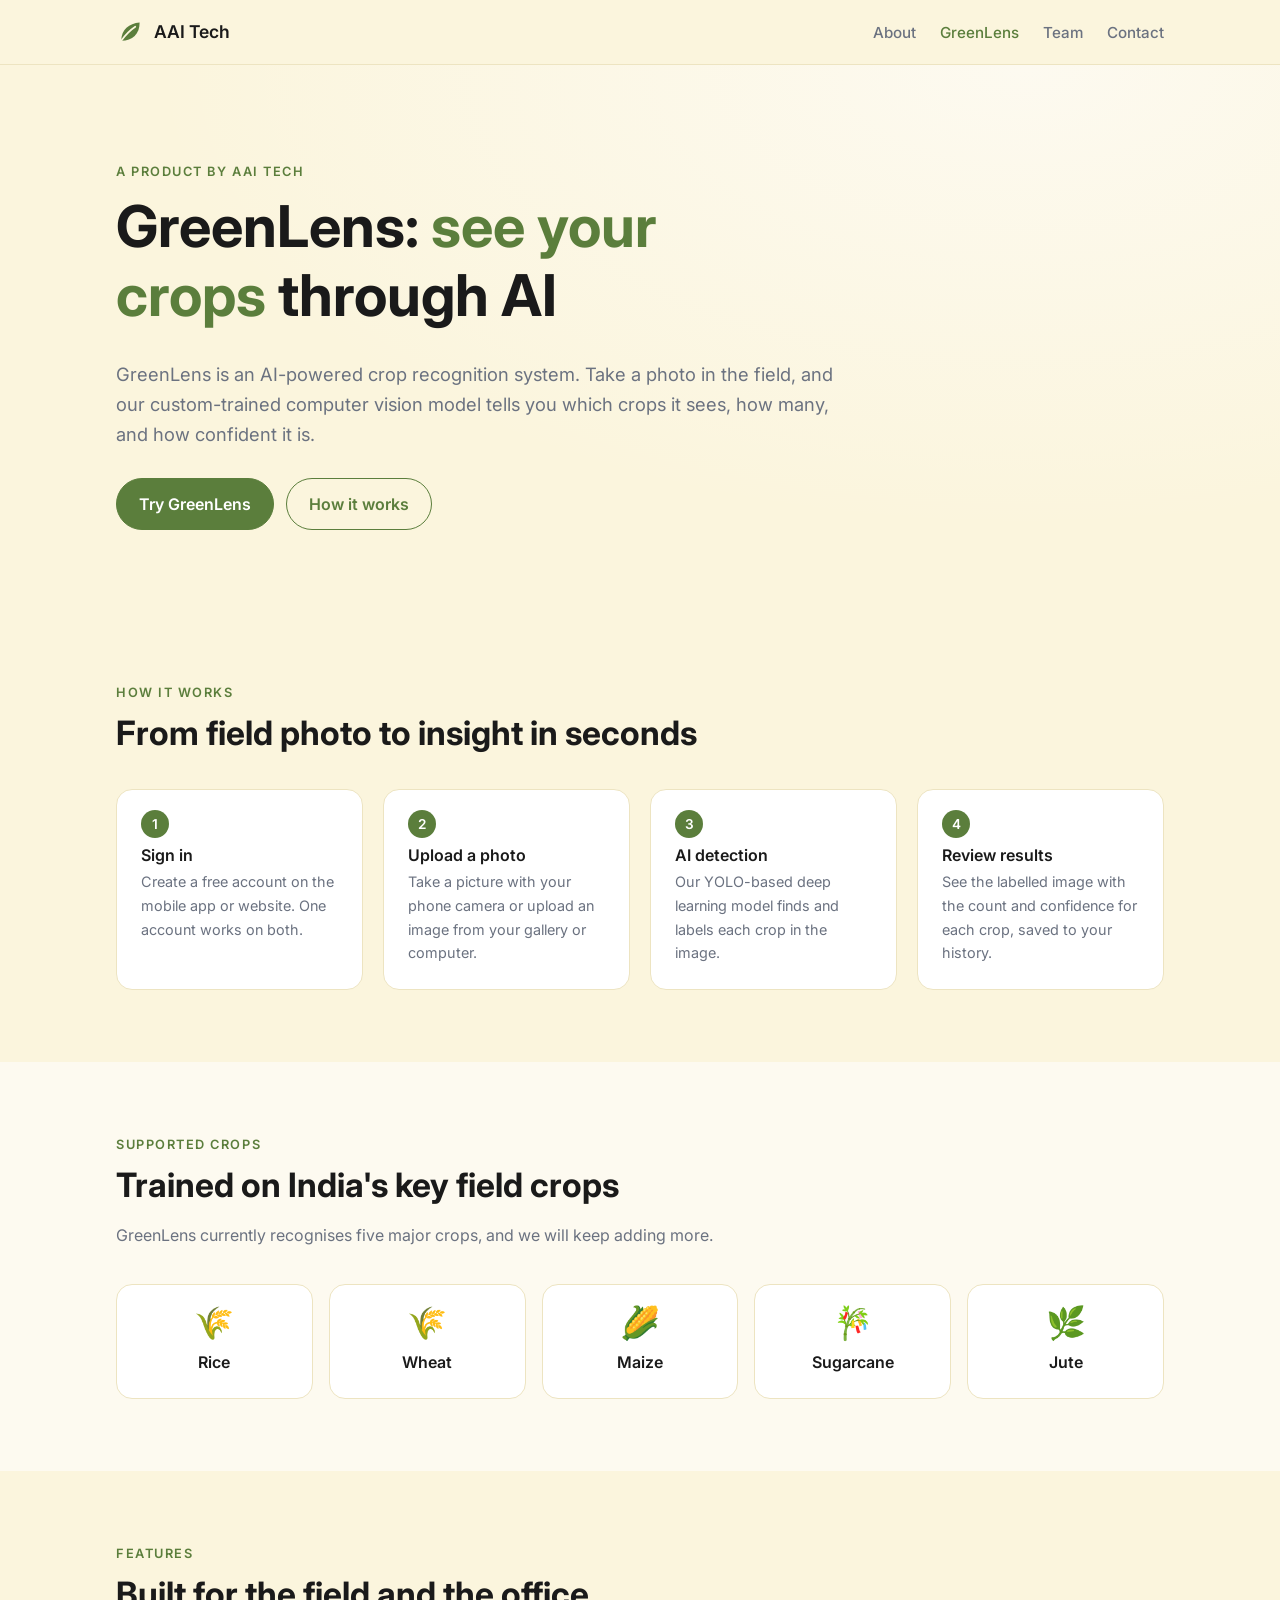
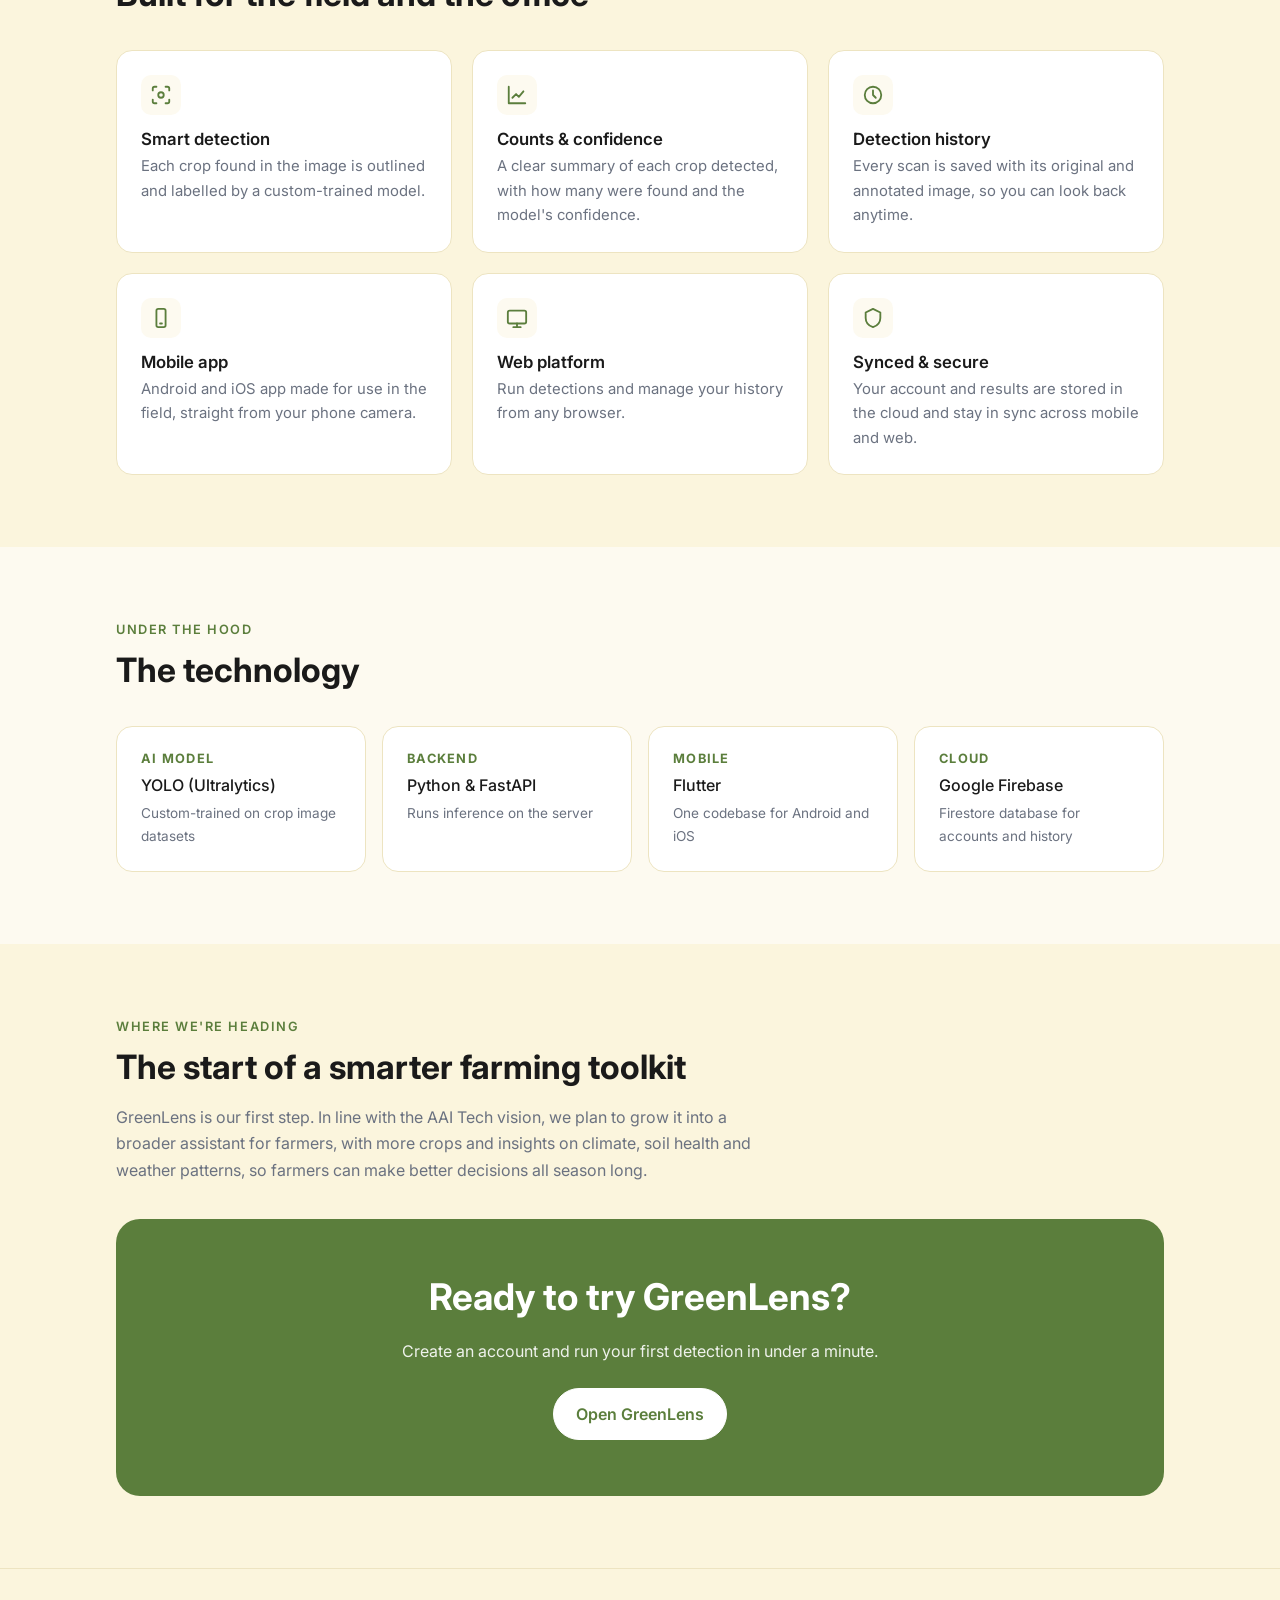
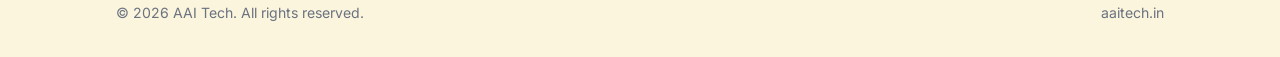
==== greenlens.html @ 2bffc9e9 "Replace repo with static company site for GitHub Pages Co-Authored-By: Claude Opus 5.5 <noreply@anth" ====
<!doctype html>
<html lang="en">
<head>
  <meta charset="utf-8">
  <meta name="viewport" content="width=device-width, initial-scale=1">
  <title>GreenLens — AI Crop Recognition | AAI Tech</title>
  <meta name="description" content="GreenLens by AAI Tech: AI-powered crop recognition from field photos, on mobile and web.">
  <link rel="icon" href="data:image/svg+xml,%3Csvg xmlns='http://www.w3.org/2000/svg' viewBox='0 0 32 32'%3E%3Cpath d='M6 26C6 13 15 6 27 5c0 13-8 21-21 21z' fill='%235B7E3C'/%3E%3C/svg%3E">
  <link rel="preconnect" href="https://fonts.googleapis.com">
  <link rel="preconnect" href="https://fonts.gstatic.com" crossorigin>
  <link href="https://fonts.googleapis.com/css2?family=Inter:wght@400;500;600;700;800&display=swap" rel="stylesheet">
  <link rel="stylesheet" href="styles.css">
</head>
<body>

<header>
  <div class="wrap nav">
    <a class="logo" href="index.html" aria-label="AAI Tech home">
      <svg viewBox="0 0 32 32" aria-hidden="true"><path d="M6 26C6 13 15 6 27 5c0 13-8 21-21 21z" fill="currentColor" style="color:var(--brand)"/><path d="M6 26C11 19 16 14 22 10" stroke="var(--bg)" stroke-width="2" fill="none" stroke-linecap="round"/></svg>
      AAI Tech
    </a>
    <ul>
      <li><a href="index.html#about">About</a></li>
      <li><a href="greenlens.html" aria-current="page">GreenLens</a></li>
      <li><a href="index.html#team">Team</a></li>
      <li><a href="index.html#contact">Contact</a></li>
    </ul>
  </div>
</header>

<main>

  <section class="hero">
    <div class="wrap">
      <div class="eyebrow">A product by AAI Tech</div>
      <h1>GreenLens: <em>see your crops</em> through AI</h1>
      <p class="lead">GreenLens is an AI-powered crop recognition system. Take a photo in the field, and our custom-trained computer vision model tells you which crops it sees, how many, and how confident it is.</p>
      <div class="btns">
        <a class="btn primary" href="https://agri-intelli-system-production.up.railway.app">Try GreenLens</a>
        <a class="btn ghost" href="#how">How it works</a>
      </div>
    </div>
  </section>

  <section id="how">
    <div class="wrap">
      <div class="section-head">
        <div class="eyebrow">How it works</div>
        <h2>From field photo to insight in seconds</h2>
      </div>
      <div class="flow">
        <div class="card"><h3>Sign in</h3><p>Create a free account on the mobile app or website. One account works on both.</p></div>
        <div class="card"><h3>Upload a photo</h3><p>Take a picture with your phone camera or upload an image from your gallery or computer.</p></div>
        <div class="card"><h3>AI detection</h3><p>Our YOLO-based deep learning model finds and labels each crop in the image.</p></div>
        <div class="card"><h3>Review results</h3><p>See the labelled image with the count and confidence for each crop, saved to your history.</p></div>
      </div>
    </div>
  </section>

  <section class="project-bg">
    <div class="wrap">
      <div class="section-head">
        <div class="eyebrow">Supported crops</div>
        <h2>Trained on India's key field crops</h2>
        <p>GreenLens currently recognises five major crops, and we will keep adding more.</p>
      </div>
      <div class="crop-grid">
        <div class="card"><span aria-hidden="true">🌾</span><b>Rice</b></div>
        <div class="card"><span aria-hidden="true">🌾</span><b>Wheat</b></div>
        <div class="card"><span aria-hidden="true">🌽</span><b>Maize</b></div>
        <div class="card"><span aria-hidden="true">🎋</span><b>Sugarcane</b></div>
        <div class="card"><span aria-hidden="true">🌿</span><b>Jute</b></div>
      </div>
    </div>
  </section>

  <section>
    <div class="wrap">
      <div class="section-head">
        <div class="eyebrow">Features</div>
        <h2>Built for the field and the office</h2>
      </div>
      <div class="features">
        <div class="card">
          <div class="icon"><svg viewBox="0 0 24 24" fill="none" stroke="currentColor" stroke-width="2" stroke-linecap="round" stroke-linejoin="round"><circle cx="12" cy="12" r="3"/><path d="M3 7V5a2 2 0 0 1 2-2h2M17 3h2a2 2 0 0 1 2 2v2M21 17v2a2 2 0 0 1-2 2h-2M7 21H5a2 2 0 0 1-2-2v-2"/></svg></div>
          <h3>Smart detection</h3>
          <p>Each crop found in the image is outlined and labelled by a custom-trained model.</p>
        </div>
        <div class="card">
          <div class="icon"><svg viewBox="0 0 24 24" fill="none" stroke="currentColor" stroke-width="2" stroke-linecap="round" stroke-linejoin="round"><path d="M3 3v18h18"/><path d="M7 15l4-4 3 3 5-6"/></svg></div>
          <h3>Counts &amp; confidence</h3>
          <p>A clear summary of each crop detected, with how many were found and the model's confidence.</p>
        </div>
        <div class="card">
          <div class="icon"><svg viewBox="0 0 24 24" fill="none" stroke="currentColor" stroke-width="2" stroke-linecap="round" stroke-linejoin="round"><circle cx="12" cy="12" r="9"/><path d="M12 7v5l3 3"/></svg></div>
          <h3>Detection history</h3>
          <p>Every scan is saved with its original and annotated image, so you can look back anytime.</p>
        </div>
        <div class="card">
          <div class="icon"><svg viewBox="0 0 24 24" fill="none" stroke="currentColor" stroke-width="2" stroke-linecap="round" stroke-linejoin="round"><rect x="7" y="2" width="10" height="20" rx="2"/><path d="M11 18h2"/></svg></div>
          <h3>Mobile app</h3>
          <p>Android and iOS app made for use in the field, straight from your phone camera.</p>
        </div>
        <div class="card">
          <div class="icon"><svg viewBox="0 0 24 24" fill="none" stroke="currentColor" stroke-width="2" stroke-linecap="round" stroke-linejoin="round"><rect x="2" y="4" width="20" height="14" rx="2"/><path d="M8 22h8M12 18v4"/></svg></div>
          <h3>Web platform</h3>
          <p>Run detections and manage your history from any browser.</p>
        </div>
        <div class="card">
          <div class="icon"><svg viewBox="0 0 24 24" fill="none" stroke="currentColor" stroke-width="2" stroke-linecap="round" stroke-linejoin="round"><path d="M12 2l8 4v6c0 5-3.5 8.5-8 10-4.5-1.5-8-5-8-10V6z"/></svg></div>
          <h3>Synced &amp; secure</h3>
          <p>Your account and results are stored in the cloud and stay in sync across mobile and web.</p>
        </div>
      </div>
    </div>
  </section>

  <section class="project-bg">
    <div class="wrap">
      <div class="section-head">
        <div class="eyebrow">Under the hood</div>
        <h2>The technology</h2>
      </div>
      <div class="stack">
        <div class="card"><h3>AI model</h3><p>YOLO (Ultralytics)</p><small>Custom-trained on crop image datasets</small></div>
        <div class="card"><h3>Backend</h3><p>Python &amp; FastAPI</p><small>Runs inference on the server</small></div>
        <div class="card"><h3>Mobile</h3><p>Flutter</p><small>One codebase for Android and iOS</small></div>
        <div class="card"><h3>Cloud</h3><p>Google Firebase</p><small>Firestore database for accounts and history</small></div>
      </div>
    </div>
  </section>

  <section>
    <div class="wrap">
      <div class="section-head">
        <div class="eyebrow">Where we're heading</div>
        <h2>The start of a smarter farming toolkit</h2>
        <p>GreenLens is our first step. In line with the AAI Tech vision, we plan to grow it into a broader assistant for farmers, with more crops and insights on climate, soil health and weather patterns, so farmers can make better decisions all season long.</p>
      </div>
      <div class="contact">
        <h2>Ready to try GreenLens?</h2>
        <p>Create an account and run your first detection in under a minute.</p>
        <a class="btn" href="https://agri-intelli-system-production.up.railway.app">Open GreenLens</a>
      </div>
    </div>
  </section>

</main>

<footer>
  <div class="wrap">
    <span>© 2026 AAI Tech. All rights reserved.</span>
    <span>aaitech.in</span>
  </div>
</footer>

</body>
</html>
---- styles.css ----
:root {
  /* Shared AAI Tech / GreenLens palette (matches website/static/css/styles.css) */
  --bg: #FBF5DD;
  --surface: #ffffff;
  --surface-2: #FDFAF0;
  --text: #1A1A1A;
  --muted: #6B7280;
  --line: #EDE4C1;
  --brand: #5B7E3C;
  --brand-strong: #3E5829;
  --accent: #FF9D23;
  --on-brand: #ffffff;
}
@media (prefers-color-scheme: dark) {
  :root {
    --bg: #161a12;
    --surface: #1f2519;
    --surface-2: #262e1f;
    --text: #F3F1E6;
    --muted: #b3b8a6;
    --line: #34402a;
    --brand: #86AB5E;
    --brand-strong: #A8C882;
    --accent: #FF9D23;
    --on-brand: #13180f;
  }
}
* { box-sizing: border-box; }
html { scroll-behavior: smooth; }
body {
  margin: 0;
  background: var(--bg);
  color: var(--text);
  font: 16px/1.65 Inter, system-ui, -apple-system, "Segoe UI", sans-serif;
}
h1, h2, h3 { font-family: Inter, system-ui, sans-serif; line-height: 1.2; margin: 0 0 .5em; }
p { margin: 0 0 1em; }
a { color: var(--brand); }
.wrap { max-width: 1080px; margin: 0 auto; padding: 0 16px; }
section { padding: 72px 0; }
.eyebrow {
  font-size: .8rem; font-weight: 600; letter-spacing: .12em; text-transform: uppercase;
  color: var(--brand); margin-bottom: .75em;
}

/* Nav */
header {
  position: sticky; top: 0; z-index: 10;
  background: color-mix(in srgb, var(--bg) 88%, transparent);
  backdrop-filter: blur(8px);
  border-bottom: 1px solid var(--line);
}
.nav { display: flex; align-items: center; justify-content: space-between; height: 64px; gap: 16px; }
.logo { display: flex; align-items: center; gap: 10px; text-decoration: none; color: var(--text); font-weight: 600; font-size: 1.1rem; }
.logo svg { width: 28px; height: 28px; }
.nav ul { display: flex; gap: 24px; list-style: none; margin: 0; padding: 0; }
.nav ul a { color: var(--muted); text-decoration: none; font-weight: 500; font-size: .95rem; }
.nav ul a:hover { color: var(--text); }

/* Hero */
.hero { padding: 96px 0 80px; background: radial-gradient(ellipse at 80% 0%, var(--surface-2), transparent 60%); }
.hero h1 { font-size: clamp(2.2rem, 5.5vw, 3.6rem); max-width: 16ch; }
.hero h1 em { font-style: normal; color: var(--brand); }
.hero p.lead { font-size: 1.15rem; color: var(--muted); max-width: 60ch; }
.btns { display: flex; flex-wrap: wrap; gap: 12px; margin-top: 28px; }
.btn {
  display: inline-block; padding: 12px 22px; border-radius: 999px; font-weight: 600;
  text-decoration: none; border: 1px solid var(--brand);
}
.btn.primary { background: var(--brand); color: var(--on-brand); }
.btn.primary:hover { background: var(--brand-strong); border-color: var(--brand-strong); }
.btn.ghost { color: var(--brand); }

/* About */
.about { display: grid; grid-template-columns: 1fr 1fr; gap: 48px; align-items: start; }
.about h2 { font-size: clamp(1.7rem, 3.5vw, 2.3rem); }
.belief {
  border-left: 4px solid var(--accent); padding: 4px 0 4px 20px; margin-top: 24px;
  font-family: Inter, system-ui, sans-serif; font-size: 1.2rem;
}
.focus { display: grid; grid-template-columns: repeat(2, 1fr); gap: 16px; }
.card {
  background: var(--surface); border: 1px solid var(--line); border-radius: 16px; padding: 24px;
}
.focus .card h3 { font-family: Inter, sans-serif; font-size: 1rem; font-weight: 600; margin-bottom: .3em; }
.focus .card p { color: var(--muted); font-size: .93rem; margin: 0; }
.icon {
  width: 40px; height: 40px; border-radius: 10px; display: grid; place-items: center;
  background: var(--surface-2); color: var(--brand); margin-bottom: 14px;
}
.icon svg { width: 22px; height: 22px; }

/* Project */
.project-bg { background: var(--surface-2); }
.project { display: grid; grid-template-columns: 1.1fr .9fr; gap: 48px; align-items: center; }
.project h2 { font-size: clamp(1.7rem, 3.5vw, 2.3rem); }
.steps { list-style: none; padding: 0; margin: 24px 0 0; display: grid; gap: 14px; }
.steps li { display: flex; gap: 14px; }
.steps b {
  flex: none; width: 28px; height: 28px; border-radius: 50%; background: var(--brand); color: var(--on-brand);
  display: grid; place-items: center; font-size: .85rem;
}
.crops { display: flex; flex-wrap: wrap; gap: 8px; margin-top: 12px; }
.chip {
  background: var(--surface); border: 1px solid var(--line); border-radius: 999px;
  padding: 4px 12px; font-size: .85rem; color: var(--muted);
}
.platforms { display: grid; gap: 12px; margin-top: 20px; }
.platforms .card { display: flex; gap: 14px; align-items: center; padding: 18px 20px; }
.platforms .card .icon { margin: 0; }
.platforms h3 { font-family: Inter, sans-serif; font-size: 1rem; margin: 0; }
.platforms p { margin: 0; color: var(--muted); font-size: .9rem; }

/* Team */
.center { text-align: center; max-width: 640px; margin: 0 auto 48px; }
.center h2 { font-size: clamp(1.7rem, 3.5vw, 2.3rem); }
.center p { color: var(--muted); }
.team { display: grid; gap: 20px; max-width: 920px; margin: 0 auto; }
.member { display: flex; flex-direction: row; align-items: flex-start; gap: 28px; padding: 28px 32px; }
.member-body { flex: 1; min-width: 0; }
.avatar {
  width: 88px; height: 88px; border-radius: 50%; object-fit: cover;
  background: linear-gradient(135deg, var(--brand), var(--brand-strong));
  color: var(--on-brand); display: grid; place-items: center;
  font-family: Inter, system-ui, sans-serif; font-size: 1.9rem; flex: none;
}
.member h3 { font-size: 1.35rem; margin-bottom: 2px; }
.role { color: var(--brand); font-weight: 600; font-size: .9rem; margin-bottom: 14px; }
.member p { color: var(--muted); font-size: .93rem; }
.tags { display: flex; flex-wrap: wrap; gap: 6px; }
.tags span { background: var(--surface-2); border-radius: 6px; padding: 3px 9px; font-size: .78rem; color: var(--text); }
.member.placeholder { border-style: dashed; align-items: center; }
.member.placeholder p { margin: 0; }
.member.placeholder .avatar { background: var(--surface-2); color: var(--muted); }

/* Contact */
.contact {
  background: var(--brand); color: var(--on-brand); border-radius: 24px; padding: 56px 32px; text-align: center;
}
.contact h2 { font-size: clamp(1.7rem, 3.5vw, 2.3rem); }
.contact p { opacity: .9; max-width: 52ch; margin: 0 auto 24px; }
.contact .btn { background: var(--on-brand); color: var(--brand); border-color: var(--on-brand); }

footer { padding: 32px 0; color: var(--muted); font-size: .88rem; border-top: 1px solid var(--line); }
footer .wrap { display: flex; justify-content: space-between; flex-wrap: wrap; gap: 8px; }

@media (max-width: 860px) {
  .about, .project { grid-template-columns: 1fr; gap: 32px; }
  .nav ul { display: none; }
  section { padding: 56px 0; }
  .hero { padding: 64px 0 56px; }
}
@media (max-width: 480px) {
  .focus { grid-template-columns: 1fr; }
  .contact { padding: 40px 20px; }
  .member { flex-direction: column; gap: 16px; padding: 24px; }
  .member.placeholder { align-items: flex-start; }
}

/* GreenLens page */
.nav ul a[aria-current="page"] { color: var(--brand); }
.features { display: grid; grid-template-columns: repeat(3, 1fr); gap: 20px; }
.features .card h3 { font-family: Inter, sans-serif; font-size: 1.05rem; font-weight: 600; margin-bottom: .3em; }
.features .card p { color: var(--muted); font-size: .93rem; margin: 0; }
.flow { display: grid; grid-template-columns: repeat(4, 1fr); gap: 20px; counter-reset: step; }
.flow .card { position: relative; padding-top: 56px; }
.flow .card::before {
  counter-increment: step; content: counter(step);
  position: absolute; top: 20px; left: 24px;
  width: 28px; height: 28px; border-radius: 50%; background: var(--brand); color: var(--on-brand);
  display: grid; place-items: center; font-size: .85rem; font-weight: 600;
}
.flow h3 { font-family: Inter, sans-serif; font-size: 1rem; font-weight: 600; margin-bottom: .3em; }
.flow p { color: var(--muted); font-size: .9rem; margin: 0; }
.crop-grid { display: grid; grid-template-columns: repeat(5, 1fr); gap: 16px; }
.crop-grid .card { text-align: center; padding: 22px 12px; }
.crop-grid .card span { display: block; font-size: 2rem; line-height: 1; margin-bottom: 10px; }
.crop-grid .card b { font-weight: 600; }
.stack { display: grid; grid-template-columns: repeat(4, 1fr); gap: 16px; }
.stack .card h3 { font-family: Inter, sans-serif; font-size: .8rem; letter-spacing: .1em; text-transform: uppercase; color: var(--brand); margin-bottom: .4em; }
.stack .card p { margin: 0; font-weight: 500; }
.stack .card small { color: var(--muted); display: block; margin-top: 4px; font-size: .85rem; }
.section-head { max-width: 640px; margin-bottom: 36px; }
.section-head h2 { font-size: clamp(1.6rem, 3.2vw, 2.1rem); }
.section-head p { color: var(--muted); }
@media (max-width: 860px) {
  .features, .flow, .stack { grid-template-columns: 1fr 1fr; }
  .crop-grid { grid-template-columns: repeat(3, 1fr); }
}
@media (max-width: 480px) {
  .features, .flow, .stack { grid-template-columns: 1fr; }
  .crop-grid { grid-template-columns: repeat(2, 1fr); }
}
.linkedin { display: inline-flex; align-items: center; gap: 6px; font-weight: 600; font-size: .9rem; text-decoration: none; margin-top: 14px; }
.linkedin svg { width: 18px; height: 18px; }
.linkedin:hover { text-decoration: underline; }
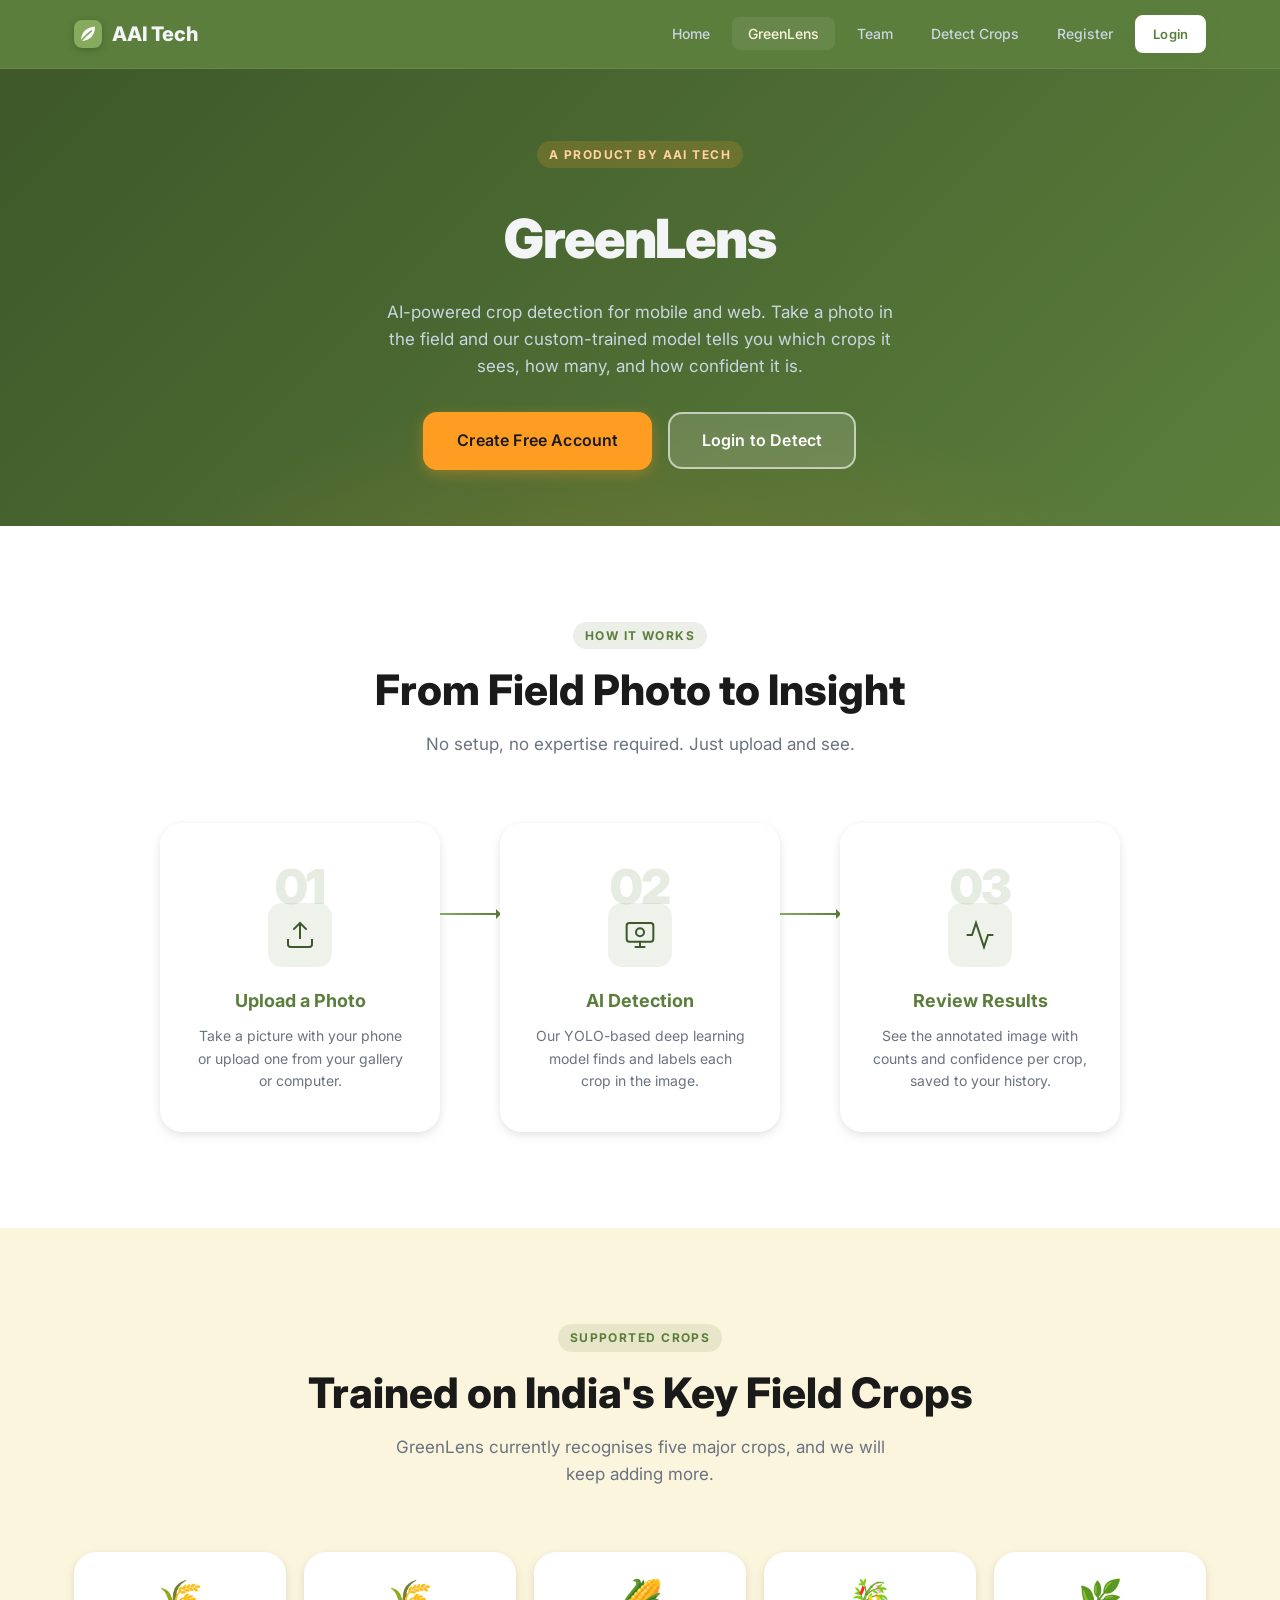
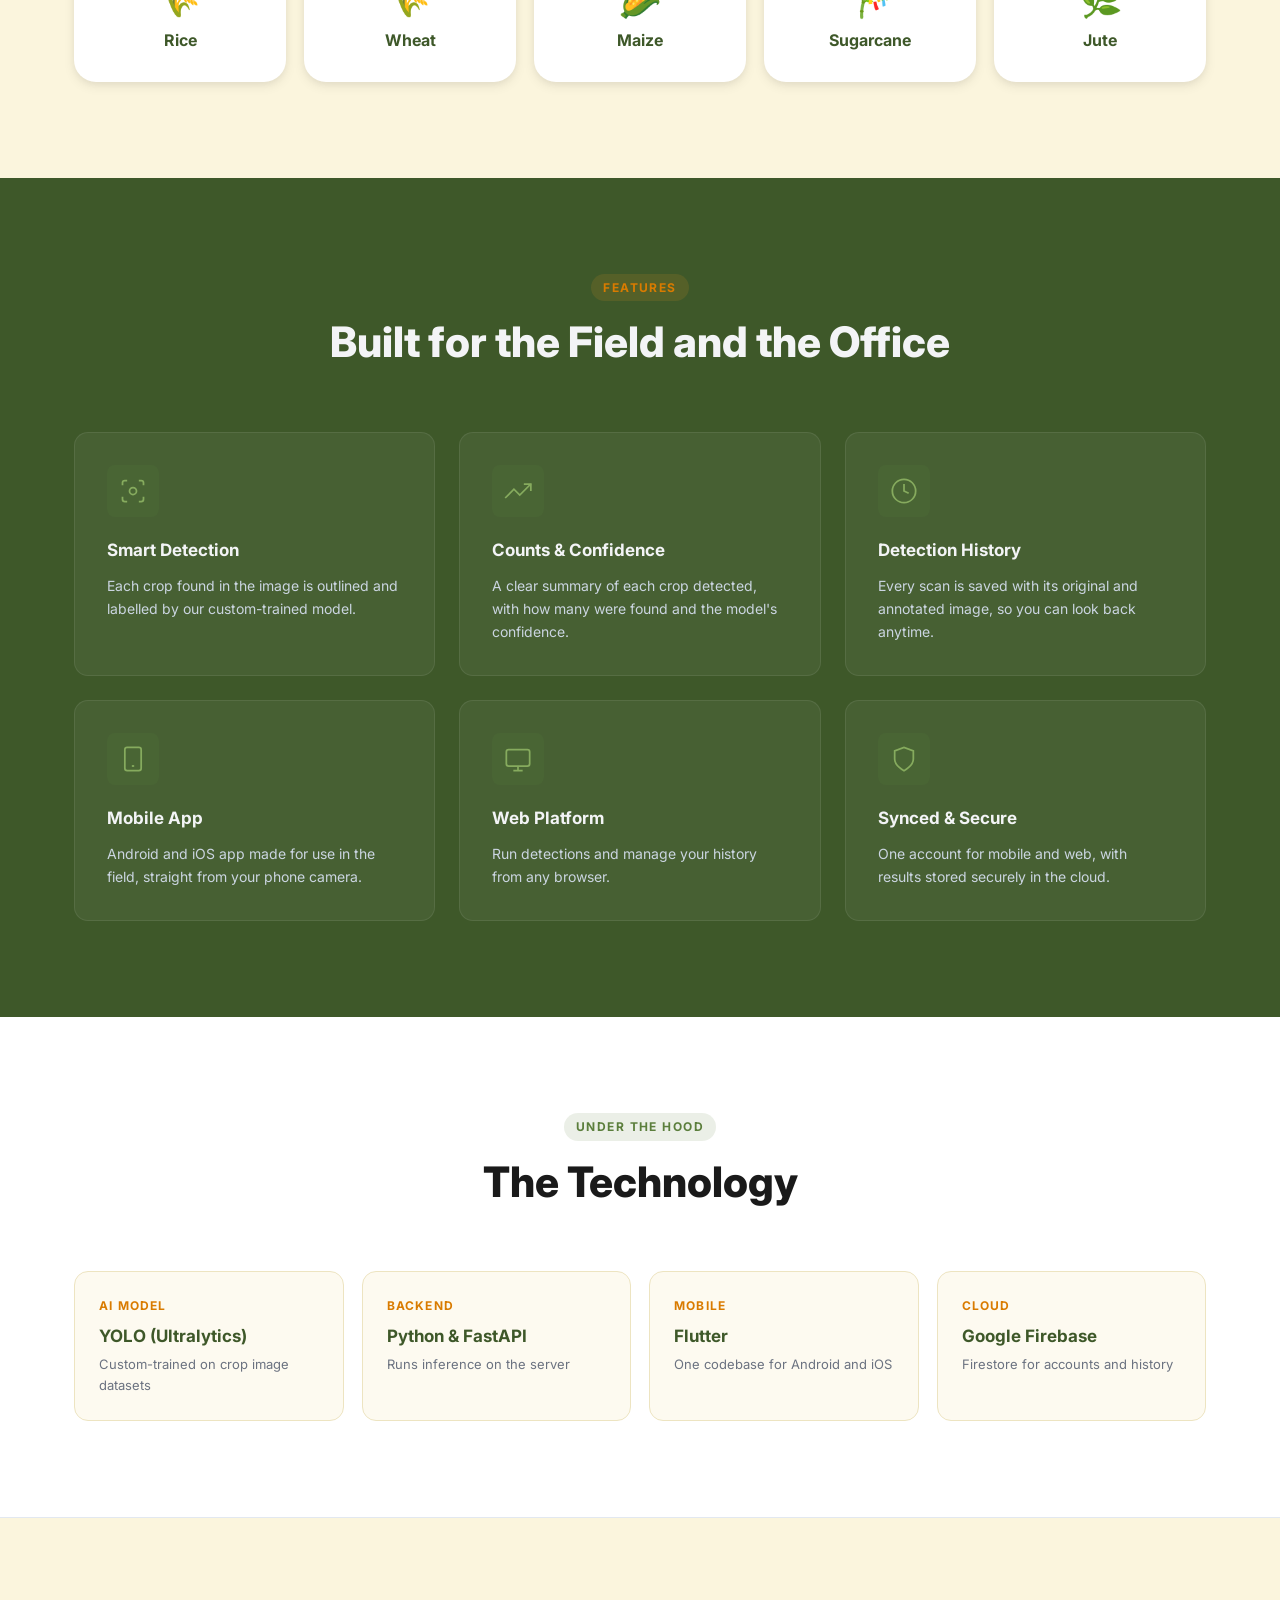
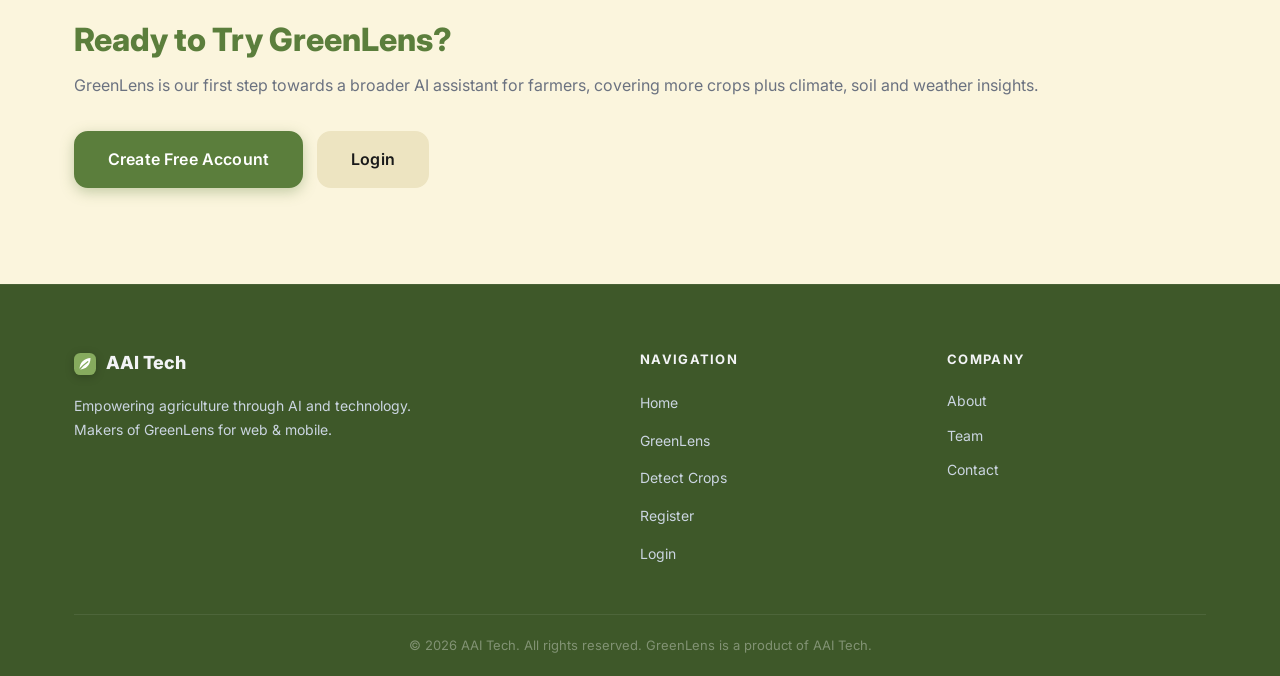
==== commit 1f6c84dd: "Use the GreenLens website design for the AAI Tech site Generated from website/templates by website/b" ====
--- a/greenlens.html
+++ b/greenlens.html
@@ -1,158 +1,272 @@
-<!doctype html>
+<!DOCTYPE html>
 <html lang="en">
 <head>
-  <meta charset="utf-8">
-  <meta name="viewport" content="width=device-width, initial-scale=1">
-  <title>GreenLens — AI Crop Recognition | AAI Tech</title>
-  <meta name="description" content="GreenLens by AAI Tech: AI-powered crop recognition from field photos, on mobile and web.">
-  <link rel="icon" href="data:image/svg+xml,%3Csvg xmlns='http://www.w3.org/2000/svg' viewBox='0 0 32 32'%3E%3Cpath d='M6 26C6 13 15 6 27 5c0 13-8 21-21 21z' fill='%235B7E3C'/%3E%3C/svg%3E">
-  <link rel="preconnect" href="https://fonts.googleapis.com">
-  <link rel="preconnect" href="https://fonts.gstatic.com" crossorigin>
-  <link href="https://fonts.googleapis.com/css2?family=Inter:wght@400;500;600;700;800&display=swap" rel="stylesheet">
-  <link rel="stylesheet" href="styles.css">
+    <meta charset="UTF-8">
+    <meta name="viewport" content="width=device-width, initial-scale=1.0">
+    <title>GreenLens — AI Crop Detection | AAI Tech</title>
+    <link rel="preconnect" href="https://fonts.googleapis.com">
+    <link rel="preconnect" href="https://fonts.gstatic.com" crossorigin>
+    <link href="https://fonts.googleapis.com/css2?family=Inter:wght@300;400;500;600;700;800&display=swap" rel="stylesheet">
+    <link rel="stylesheet" href="static/css/styles.css?v=2">
+    
 </head>
 <body>
 
-<header>
-  <div class="wrap nav">
-    <a class="logo" href="index.html" aria-label="AAI Tech home">
-      <svg viewBox="0 0 32 32" aria-hidden="true"><path d="M6 26C6 13 15 6 27 5c0 13-8 21-21 21z" fill="currentColor" style="color:var(--brand)"/><path d="M6 26C11 19 16 14 22 10" stroke="var(--bg)" stroke-width="2" fill="none" stroke-linecap="round"/></svg>
-      AAI Tech
-    </a>
-    <ul>
-      <li><a href="index.html#about">About</a></li>
-      <li><a href="greenlens.html" aria-current="page">GreenLens</a></li>
-      <li><a href="index.html#team">Team</a></li>
-      <li><a href="index.html#contact">Contact</a></li>
-    </ul>
-  </div>
-</header>
-
-<main>
-
-  <section class="hero">
-    <div class="wrap">
-      <div class="eyebrow">A product by AAI Tech</div>
-      <h1>GreenLens: <em>see your crops</em> through AI</h1>
-      <p class="lead">GreenLens is an AI-powered crop recognition system. Take a photo in the field, and our custom-trained computer vision model tells you which crops it sees, how many, and how confident it is.</p>
-      <div class="btns">
-        <a class="btn primary" href="https://agri-intelli-system-production.up.railway.app">Try GreenLens</a>
-        <a class="btn ghost" href="#how">How it works</a>
-      </div>
-    </div>
-  </section>
-
-  <section id="how">
-    <div class="wrap">
-      <div class="section-head">
-        <div class="eyebrow">How it works</div>
-        <h2>From field photo to insight in seconds</h2>
-      </div>
-      <div class="flow">
-        <div class="card"><h3>Sign in</h3><p>Create a free account on the mobile app or website. One account works on both.</p></div>
-        <div class="card"><h3>Upload a photo</h3><p>Take a picture with your phone camera or upload an image from your gallery or computer.</p></div>
-        <div class="card"><h3>AI detection</h3><p>Our YOLO-based deep learning model finds and labels each crop in the image.</p></div>
-        <div class="card"><h3>Review results</h3><p>See the labelled image with the count and confidence for each crop, saved to your history.</p></div>
-      </div>
-    </div>
-  </section>
-
-  <section class="project-bg">
-    <div class="wrap">
-      <div class="section-head">
-        <div class="eyebrow">Supported crops</div>
-        <h2>Trained on India's key field crops</h2>
-        <p>GreenLens currently recognises five major crops, and we will keep adding more.</p>
-      </div>
-      <div class="crop-grid">
-        <div class="card"><span aria-hidden="true">🌾</span><b>Rice</b></div>
-        <div class="card"><span aria-hidden="true">🌾</span><b>Wheat</b></div>
-        <div class="card"><span aria-hidden="true">🌽</span><b>Maize</b></div>
-        <div class="card"><span aria-hidden="true">🎋</span><b>Sugarcane</b></div>
-        <div class="card"><span aria-hidden="true">🌿</span><b>Jute</b></div>
-      </div>
-    </div>
-  </section>
-
-  <section>
-    <div class="wrap">
-      <div class="section-head">
-        <div class="eyebrow">Features</div>
-        <h2>Built for the field and the office</h2>
-      </div>
-      <div class="features">
-        <div class="card">
-          <div class="icon"><svg viewBox="0 0 24 24" fill="none" stroke="currentColor" stroke-width="2" stroke-linecap="round" stroke-linejoin="round"><circle cx="12" cy="12" r="3"/><path d="M3 7V5a2 2 0 0 1 2-2h2M17 3h2a2 2 0 0 1 2 2v2M21 17v2a2 2 0 0 1-2 2h-2M7 21H5a2 2 0 0 1-2-2v-2"/></svg></div>
-          <h3>Smart detection</h3>
-          <p>Each crop found in the image is outlined and labelled by a custom-trained model.</p>
-        </div>
-        <div class="card">
-          <div class="icon"><svg viewBox="0 0 24 24" fill="none" stroke="currentColor" stroke-width="2" stroke-linecap="round" stroke-linejoin="round"><path d="M3 3v18h18"/><path d="M7 15l4-4 3 3 5-6"/></svg></div>
-          <h3>Counts &amp; confidence</h3>
-          <p>A clear summary of each crop detected, with how many were found and the model's confidence.</p>
-        </div>
-        <div class="card">
-          <div class="icon"><svg viewBox="0 0 24 24" fill="none" stroke="currentColor" stroke-width="2" stroke-linecap="round" stroke-linejoin="round"><circle cx="12" cy="12" r="9"/><path d="M12 7v5l3 3"/></svg></div>
-          <h3>Detection history</h3>
-          <p>Every scan is saved with its original and annotated image, so you can look back anytime.</p>
-        </div>
-        <div class="card">
-          <div class="icon"><svg viewBox="0 0 24 24" fill="none" stroke="currentColor" stroke-width="2" stroke-linecap="round" stroke-linejoin="round"><rect x="7" y="2" width="10" height="20" rx="2"/><path d="M11 18h2"/></svg></div>
-          <h3>Mobile app</h3>
-          <p>Android and iOS app made for use in the field, straight from your phone camera.</p>
-        </div>
-        <div class="card">
-          <div class="icon"><svg viewBox="0 0 24 24" fill="none" stroke="currentColor" stroke-width="2" stroke-linecap="round" stroke-linejoin="round"><rect x="2" y="4" width="20" height="14" rx="2"/><path d="M8 22h8M12 18v4"/></svg></div>
-          <h3>Web platform</h3>
-          <p>Run detections and manage your history from any browser.</p>
-        </div>
-        <div class="card">
-          <div class="icon"><svg viewBox="0 0 24 24" fill="none" stroke="currentColor" stroke-width="2" stroke-linecap="round" stroke-linejoin="round"><path d="M12 2l8 4v6c0 5-3.5 8.5-8 10-4.5-1.5-8-5-8-10V6z"/></svg></div>
-          <h3>Synced &amp; secure</h3>
-          <p>Your account and results are stored in the cloud and stay in sync across mobile and web.</p>
-        </div>
-      </div>
-    </div>
-  </section>
-
-  <section class="project-bg">
-    <div class="wrap">
-      <div class="section-head">
-        <div class="eyebrow">Under the hood</div>
-        <h2>The technology</h2>
-      </div>
-      <div class="stack">
-        <div class="card"><h3>AI model</h3><p>YOLO (Ultralytics)</p><small>Custom-trained on crop image datasets</small></div>
-        <div class="card"><h3>Backend</h3><p>Python &amp; FastAPI</p><small>Runs inference on the server</small></div>
-        <div class="card"><h3>Mobile</h3><p>Flutter</p><small>One codebase for Android and iOS</small></div>
-        <div class="card"><h3>Cloud</h3><p>Google Firebase</p><small>Firestore database for accounts and history</small></div>
-      </div>
-    </div>
-  </section>
-
-  <section>
-    <div class="wrap">
-      <div class="section-head">
-        <div class="eyebrow">Where we're heading</div>
-        <h2>The start of a smarter farming toolkit</h2>
-        <p>GreenLens is our first step. In line with the AAI Tech vision, we plan to grow it into a broader assistant for farmers, with more crops and insights on climate, soil health and weather patterns, so farmers can make better decisions all season long.</p>
-      </div>
-      <div class="contact">
-        <h2>Ready to try GreenLens?</h2>
-        <p>Create an account and run your first detection in under a minute.</p>
-        <a class="btn" href="https://agri-intelli-system-production.up.railway.app">Open GreenLens</a>
-      </div>
-    </div>
-  </section>
-
-</main>
-
-<footer>
-  <div class="wrap">
-    <span>© 2026 AAI Tech. All rights reserved.</span>
-    <span>aaitech.in</span>
-  </div>
-</footer>
-
+    <!-- ── Navigation ── -->
+    <nav class="navbar" id="navbar">
+        <div class="nav-container">
+            <a href="index.html" class="nav-brand">
+                <div class="brand-logo">
+                    <svg width="28" height="28" viewBox="0 0 28 28" fill="none" xmlns="http://www.w3.org/2000/svg">
+                        <rect width="28" height="28" rx="8" fill="#86AB5E"/>
+                        <path d="M7 21C7 12 13 7 21 6.5c0 9-5.5 14.5-14 14.5z" fill="white"/>
+                        <path d="M7 21c3.5-4.5 7-7.5 10.5-10" stroke="#86AB5E" stroke-width="1.6" fill="none" stroke-linecap="round"/>
+                    </svg>
+                </div>
+                <span class="brand-name">AAI Tech</span>
+            </a>
+
+            <ul class="nav-links" id="navLinks">
+                <li>
+                    <a href="index.html" class="nav-link ">
+                        Home
+                    </a>
+                </li>
+                <li>
+                    <a href="greenlens.html" class="nav-link active">
+                        GreenLens
+                    </a>
+                </li>
+                <li>
+                    <a href="index.html#team" class="nav-link">
+                        Team
+                    </a>
+                </li>
+                <li>
+                    <a href="https://agri-intelli-system-production.up.railway.app/detect" class="nav-link ">
+                        Detect Crops
+                    </a>
+                </li>
+                
+                <li>
+                    <a href="https://agri-intelli-system-production.up.railway.app/register" class="nav-link ">
+                        Register
+                    </a>
+                </li>
+                <li>
+                    <a href="https://agri-intelli-system-production.up.railway.app/login" class="btn btn-primary btn-sm nav-login ">
+                        Login
+                    </a>
+                </li>
+                
+            </ul>
+
+            <button class="nav-toggle" id="navToggle" aria-label="Toggle navigation">
+                <span></span>
+                <span></span>
+                <span></span>
+            </button>
+        </div>
+    </nav>
+
+    <!-- ── Page content ── -->
+    <main>
+        
+
+<!-- ── Page hero ── -->
+<section class="page-hero">
+    <div class="container">
+        <span class="section-tag accent">A Product by AAI Tech</span>
+        <h1 class="page-title">GreenLens</h1>
+        <p class="page-sub">AI-powered crop detection for mobile and web. Take a photo in the field and our custom-trained model tells you which crops it sees, how many, and how confident it is.</p>
+        <div class="hero-actions page-hero-actions">
+            
+            <a href="https://agri-intelli-system-production.up.railway.app/register" class="btn btn-accent btn-lg">Create Free Account</a>
+            <a href="https://agri-intelli-system-production.up.railway.app/login" class="btn btn-outline-light btn-lg">Login to Detect</a>
+            
+        </div>
+    </div>
+</section>
+
+<!-- ── How it works ── -->
+<section class="section section-light">
+    <div class="container">
+        <div class="section-header">
+            <span class="section-tag">How It Works</span>
+            <h2 class="section-title">From Field Photo to Insight</h2>
+            <p class="section-sub">No setup, no expertise required. Just upload and see.</p>
+        </div>
+        <div class="steps-grid">
+            <div class="step-card">
+                <div class="step-number">01</div>
+                <div class="step-icon">
+                    <svg width="32" height="32" fill="none" stroke="currentColor" stroke-width="1.5" viewBox="0 0 24 24"><path d="M21 15v4a2 2 0 0 1-2 2H5a2 2 0 0 1-2-2v-4"/><polyline points="17 8 12 3 7 8"/><line x1="12" y1="3" x2="12" y2="15"/></svg>
+                </div>
+                <h3>Upload a Photo</h3>
+                <p>Take a picture with your phone or upload one from your gallery or computer.</p>
+            </div>
+            <div class="step-connector"></div>
+            <div class="step-card">
+                <div class="step-number">02</div>
+                <div class="step-icon">
+                    <svg width="32" height="32" fill="none" stroke="currentColor" stroke-width="1.5" viewBox="0 0 24 24"><rect x="2" y="3" width="20" height="14" rx="2"/><path d="M8 21h8M12 17v4"/><circle cx="12" cy="10" r="3"/></svg>
+                </div>
+                <h3>AI Detection</h3>
+                <p>Our YOLO-based deep learning model finds and labels each crop in the image.</p>
+            </div>
+            <div class="step-connector"></div>
+            <div class="step-card">
+                <div class="step-number">03</div>
+                <div class="step-icon">
+                    <svg width="32" height="32" fill="none" stroke="currentColor" stroke-width="1.5" viewBox="0 0 24 24"><polyline points="22 12 18 12 15 21 9 3 6 12 2 12"/></svg>
+                </div>
+                <h3>Review Results</h3>
+                <p>See the annotated image with counts and confidence per crop, saved to your history.</p>
+            </div>
+        </div>
+    </div>
+</section>
+
+<!-- ── Supported crops ── -->
+<section class="section">
+    <div class="container">
+        <div class="section-header">
+            <span class="section-tag">Supported Crops</span>
+            <h2 class="section-title">Trained on India's Key Field Crops</h2>
+            <p class="section-sub">GreenLens currently recognises five major crops, and we will keep adding more.</p>
+        </div>
+        <div class="crop-grid">
+            <div class="crop-card"><span aria-hidden="true">🌾</span>Rice</div>
+            <div class="crop-card"><span aria-hidden="true">🌾</span>Wheat</div>
+            <div class="crop-card"><span aria-hidden="true">🌽</span>Maize</div>
+            <div class="crop-card"><span aria-hidden="true">🎋</span>Sugarcane</div>
+            <div class="crop-card"><span aria-hidden="true">🌿</span>Jute</div>
+        </div>
+    </div>
+</section>
+
+<!-- ── Features ── -->
+<section class="section section-dark">
+    <div class="container">
+        <div class="section-header light">
+            <span class="section-tag accent">Features</span>
+            <h2 class="section-title">Built for the Field and the Office</h2>
+        </div>
+        <div class="features-grid">
+            <div class="feature-card dark">
+                <div class="feature-icon"><svg width="28" height="28" fill="none" stroke="currentColor" stroke-width="1.5" viewBox="0 0 24 24"><circle cx="12" cy="12" r="3"/><path d="M3 7V5a2 2 0 0 1 2-2h2M17 3h2a2 2 0 0 1 2 2v2M21 17v2a2 2 0 0 1-2 2h-2M7 21H5a2 2 0 0 1-2-2v-2"/></svg></div>
+                <h3>Smart Detection</h3>
+                <p>Each crop found in the image is outlined and labelled by our custom-trained model.</p>
+            </div>
+            <div class="feature-card dark">
+                <div class="feature-icon"><svg width="28" height="28" fill="none" stroke="currentColor" stroke-width="1.5" viewBox="0 0 24 24"><polyline points="23 6 13.5 15.5 8.5 10.5 1 18"/><polyline points="17 6 23 6 23 12"/></svg></div>
+                <h3>Counts &amp; Confidence</h3>
+                <p>A clear summary of each crop detected, with how many were found and the model's confidence.</p>
+            </div>
+            <div class="feature-card dark">
+                <div class="feature-icon"><svg width="28" height="28" fill="none" stroke="currentColor" stroke-width="1.5" viewBox="0 0 24 24"><circle cx="12" cy="12" r="10"/><polyline points="12 6 12 12 16 14"/></svg></div>
+                <h3>Detection History</h3>
+                <p>Every scan is saved with its original and annotated image, so you can look back anytime.</p>
+            </div>
+            <div class="feature-card dark">
+                <div class="feature-icon"><svg width="28" height="28" fill="none" stroke="currentColor" stroke-width="1.5" viewBox="0 0 24 24"><rect x="5" y="2" width="14" height="20" rx="2"/><path d="M11 18h2"/></svg></div>
+                <h3>Mobile App</h3>
+                <p>Android and iOS app made for use in the field, straight from your phone camera.</p>
+            </div>
+            <div class="feature-card dark">
+                <div class="feature-icon"><svg width="28" height="28" fill="none" stroke="currentColor" stroke-width="1.5" viewBox="0 0 24 24"><rect x="2" y="4" width="20" height="14" rx="2"/><path d="M8 22h8M12 18v4"/></svg></div>
+                <h3>Web Platform</h3>
+                <p>Run detections and manage your history from any browser.</p>
+            </div>
+            <div class="feature-card dark">
+                <div class="feature-icon"><svg width="28" height="28" fill="none" stroke="currentColor" stroke-width="1.5" viewBox="0 0 24 24"><path d="M12 22s8-4 8-10V5l-8-3-8 3v7c0 6 8 10 8 10z"/></svg></div>
+                <h3>Synced &amp; Secure</h3>
+                <p>One account for mobile and web, with results stored securely in the cloud.</p>
+            </div>
+        </div>
+    </div>
+</section>
+
+<!-- ── Technology ── -->
+<section class="section section-light">
+    <div class="container">
+        <div class="section-header">
+            <span class="section-tag">Under the Hood</span>
+            <h2 class="section-title">The Technology</h2>
+        </div>
+        <div class="stack-grid">
+            <div class="stack-card"><h4>AI Model</h4><p>YOLO (Ultralytics)</p><small>Custom-trained on crop image datasets</small></div>
+            <div class="stack-card"><h4>Backend</h4><p>Python &amp; FastAPI</p><small>Runs inference on the server</small></div>
+            <div class="stack-card"><h4>Mobile</h4><p>Flutter</p><small>One codebase for Android and iOS</small></div>
+            <div class="stack-card"><h4>Cloud</h4><p>Google Firebase</p><small>Firestore for accounts and history</small></div>
+        </div>
+    </div>
+</section>
+
+<!-- ── CTA ── -->
+<section class="section cta-section">
+    <div class="container cta-container">
+        <div class="cta-content">
+            <h2>Ready to Try GreenLens?</h2>
+            <p>GreenLens is our first step towards a broader AI assistant for farmers, covering more crops plus climate, soil and weather insights.</p>
+        </div>
+        <div class="cta-actions">
+            
+            <a href="https://agri-intelli-system-production.up.railway.app/register" class="btn btn-primary btn-lg">Create Free Account</a>
+            <a href="https://agri-intelli-system-production.up.railway.app/login" class="btn btn-secondary btn-lg">Login</a>
+            
+        </div>
+    </div>
+</section>
+
+
+    </main>
+
+    <!-- ── Footer ── -->
+    <footer class="footer">
+        <div class="container">
+            <div class="footer-grid">
+                <div class="footer-brand">
+                    <div class="footer-logo">
+                        <div class="brand-logo small">
+                            <svg width="22" height="22" viewBox="0 0 28 28" fill="none" xmlns="http://www.w3.org/2000/svg">
+                        <rect width="28" height="28" rx="8" fill="#86AB5E"/>
+                        <path d="M7 21C7 12 13 7 21 6.5c0 9-5.5 14.5-14 14.5z" fill="white"/>
+                        <path d="M7 21c3.5-4.5 7-7.5 10.5-10" stroke="#86AB5E" stroke-width="1.6" fill="none" stroke-linecap="round"/>
+                    </svg>
+                        </div>
+                        <span>AAI Tech</span>
+                    </div>
+                    <p class="footer-tagline">Empowering agriculture through AI and technology.<br>Makers of GreenLens for web &amp; mobile.</p>
+                </div>
+                <div class="footer-nav">
+                    <h4>Navigation</h4>
+                    <ul>
+                        <li><a href="index.html">Home</a></li>
+                        <li><a href="greenlens.html">GreenLens</a></li>
+                        <li><a href="https://agri-intelli-system-production.up.railway.app/detect">Detect Crops</a></li>
+                        
+                        <li><a href="https://agri-intelli-system-production.up.railway.app/register">Register</a></li>
+                        <li><a href="https://agri-intelli-system-production.up.railway.app/login">Login</a></li>
+                        
+                    </ul>
+                </div>
+                <div class="footer-tech">
+                    <h4>Company</h4>
+                    <ul>
+                        <li><a href="index.html#about">About</a></li>
+                        <li><a href="index.html#team">Team</a></li>
+                        <li><a href="index.html#contact">Contact</a></li>
+                    </ul>
+                </div>
+            </div>
+            <div class="footer-bottom">
+                <p>&copy; 2026 AAI Tech. All rights reserved. GreenLens is a product of AAI Tech.</p>
+            </div>
+        </div>
+    </footer>
+
+    <script src="static/js/app.js"></script>
+    
 </body>
-</html>
+</html>
--- a/static/css/styles.css
+++ b/static/css/styles.css
@@ -0,0 +1,1404 @@
+/* ============================================================
+   GreenLens — Global Stylesheet
+   Colors:
+     Primary   #5B7E3C  (Forest Green)
+     Secondary #FBF5DD  (Cream/Beige)
+     Accent    #FF9D23  (Warm Orange)
+     Text      #1A1A1A  (Dark Charcoal)
+   ============================================================ */
+
+:root {
+    --primary:         #5B7E3C;
+    --primary-dark:    #3E5829;
+    --primary-light:   #86AB5E;
+    --secondary:       #FBF5DD;
+    --secondary-dark:  #EDE4C1;
+    --secondary-light: #FDFAF0;
+    --accent:          #FF9D23;
+    --accent-dark:     #D97B00;
+    --accent-light:    #FFD4A0;
+    --text-light:      #F3F4F6;
+    --text-muted-light:#cbd5e1;
+    --text-dark:       #1A1A1A;
+    --text-muted:      #6B7280;
+    --bg:              #FBF5DD;
+    --bg-card:         #FFFFFF;
+    --border:          #E2E8F0;
+    --border-dark:     #D4C9A8;
+    --success:         #22c55e;
+    --error:           #ef4444;
+    --shadow-sm:       0 1px 3px rgba(0,0,0,.08), 0 1px 2px rgba(0,0,0,.05);
+    --shadow:          0 4px 12px rgba(0,0,0,.08), 0 2px 6px rgba(0,0,0,.04);
+    --shadow-lg:       0 10px 30px rgba(0,0,0,.12), 0 4px 10px rgba(0,0,0,.06);
+    --shadow-xl:       0 20px 50px rgba(0,0,0,.18);
+    --radius-sm:       8px;
+    --radius:          14px;
+    --radius-lg:       22px;
+    --radius-xl:       32px;
+    --transition:      all .28s cubic-bezier(.4,0,.2,1);
+    --font:            'Inter', -apple-system, BlinkMacSystemFont, 'Segoe UI', sans-serif;
+}
+
+/* ── Reset ── */
+*, *::before, *::after { box-sizing: border-box; margin: 0; padding: 0; }
+html { scroll-behavior: smooth; }
+body {
+    font-family: var(--font);
+    background: var(--bg);
+    color: var(--text-dark);
+    line-height: 1.6;
+    font-size: 16px;
+    -webkit-font-smoothing: antialiased;
+}
+img { max-width: 100%; display: block; }
+a { color: inherit; text-decoration: none; }
+ul { list-style: none; }
+input, select, button, textarea { font-family: inherit; }
+button { cursor: pointer; border: none; background: none; }
+
+/* ── Container ── */
+.container {
+    max-width: 1180px;
+    margin: 0 auto;
+    padding: 0 24px;
+}
+
+/* ── Section ── */
+.section { padding: 96px 0; }
+.section-light { background: var(--bg-card); }
+.section-dark  { background: var(--primary-dark); }
+
+.section-header { text-align: center; margin-bottom: 64px; }
+.section-header.light .section-title { color: var(--text-light); }
+.section-header.light .section-sub   { color: var(--text-muted-light); }
+
+.section-tag {
+    display: inline-block;
+    font-size: 12px;
+    font-weight: 700;
+    letter-spacing: .12em;
+    text-transform: uppercase;
+    color: var(--primary);
+    background: rgba(91,126,60,.12);
+    padding: 4px 12px;
+    border-radius: 999px;
+    margin-bottom: 16px;
+}
+.section-tag.accent {
+    color: var(--accent-dark);
+    background: rgba(255,157,35,.12);
+}
+.section-title {
+    font-size: clamp(28px, 4vw, 42px);
+    font-weight: 800;
+    color: var(--text-dark);
+    line-height: 1.2;
+    margin-bottom: 16px;
+}
+.section-sub {
+    font-size: 17px;
+    color: var(--text-muted);
+    max-width: 520px;
+    margin: 0 auto;
+}
+.section-sub.light { color: var(--text-muted-light); }
+
+/* ══════════════════════════════════════════════
+   NAVBAR
+══════════════════════════════════════════════ */
+.navbar {
+    position: sticky;
+    top: 0;
+    z-index: 1000;
+    background: var(--primary);
+    border-bottom: 1px solid rgba(255,255,255,.08);
+    transition: var(--transition);
+}
+.navbar.scrolled { box-shadow: 0 4px 20px rgba(0,0,0,.25); }
+
+.nav-container {
+    max-width: 1180px;
+    margin: 0 auto;
+    padding: 0 24px;
+    height: 68px;
+    display: flex;
+    align-items: center;
+    gap: 32px;
+}
+
+.nav-brand {
+    display: flex;
+    align-items: center;
+    gap: 10px;
+    text-decoration: none;
+}
+.brand-logo {
+    flex-shrink: 0;
+    display: flex;
+    align-items: center;
+    filter: drop-shadow(0 2px 4px rgba(0,0,0,.2));
+}
+.brand-name {
+    font-size: 20px;
+    font-weight: 800;
+    color: var(--text-light);
+    letter-spacing: -.01em;
+}
+
+.nav-links {
+    display: flex;
+    align-items: center;
+    gap: 6px;
+    margin-left: auto;
+}
+.nav-link {
+    padding: 8px 16px;
+    border-radius: var(--radius-sm);
+    font-size: 14px;
+    font-weight: 500;
+    color: var(--text-muted-light);
+    transition: var(--transition);
+}
+.nav-link:hover, .nav-link.active { color: var(--text-light); background: rgba(255,255,255,.08); }
+.nav-link.active { color: var(--secondary); }
+
+.nav-link.nav-cta {
+    background: var(--accent);
+    color: var(--text-dark);
+    font-weight: 700;
+    padding: 8px 20px;
+}
+.nav-link.nav-cta:hover { background: var(--accent-dark); color: #fff; }
+.nav-link.nav-cta.active { background: var(--accent-dark); color: #fff; }
+
+.nav-toggle {
+    display: none;
+    flex-direction: column;
+    gap: 5px;
+    padding: 8px;
+    margin-left: auto;
+    border-radius: var(--radius-sm);
+}
+.nav-toggle span {
+    display: block;
+    width: 22px;
+    height: 2px;
+    background: var(--text-light);
+    border-radius: 2px;
+    transition: var(--transition);
+}
+.nav-toggle.open span:nth-child(1) { transform: translateY(7px) rotate(45deg); }
+.nav-toggle.open span:nth-child(2) { opacity: 0; }
+.nav-toggle.open span:nth-child(3) { transform: translateY(-7px) rotate(-45deg); }
+
+/* ══════════════════════════════════════════════
+   BUTTONS
+══════════════════════════════════════════════ */
+.btn {
+    display: inline-flex;
+    align-items: center;
+    justify-content: center;
+    gap: 8px;
+    padding: 10px 22px;
+    border-radius: var(--radius-sm);
+    font-size: 14px;
+    font-weight: 600;
+    letter-spacing: .01em;
+    transition: var(--transition);
+    cursor: pointer;
+    white-space: nowrap;
+    border: 2px solid transparent;
+}
+.btn-lg { padding: 14px 32px; font-size: 16px; border-radius: var(--radius); }
+.btn-sm { padding: 7px 16px; font-size: 13px; }
+.btn-block { width: 100%; border-radius: var(--radius-sm); padding: 14px; font-size: 16px; }
+
+.btn-primary {
+    background: var(--primary);
+    color: #fff;
+    border-color: var(--primary);
+    box-shadow: 0 4px 14px rgba(91,126,60,.35);
+}
+.btn-primary:hover {
+    background: var(--primary-dark);
+    border-color: var(--primary-dark);
+    box-shadow: 0 6px 20px rgba(91,126,60,.45);
+    transform: translateY(-1px);
+}
+.btn-primary:active { transform: translateY(0); }
+
+.btn-secondary {
+    background: var(--secondary-dark);
+    color: var(--text-dark);
+    border-color: var(--secondary-dark);
+}
+.btn-secondary:hover { background: var(--border-dark); }
+
+.btn-outline {
+    background: transparent;
+    color: var(--primary);
+    border-color: var(--primary);
+}
+.btn-outline:hover { background: var(--primary); color: #fff; }
+
+.btn-outline-light {
+    background: rgba(255,255,255,.15);
+    color: #fff;
+    border-color: rgba(255,255,255,.6);
+    backdrop-filter: blur(4px);
+}
+.btn-outline-light:hover { background: rgba(255,255,255,.25); }
+
+/* ══════════════════════════════════════════════
+   HERO (HOME)
+══════════════════════════════════════════════ */
+.hero {
+    position: relative;
+    background: linear-gradient(135deg, var(--primary-dark) 0%, var(--primary) 60%, #2C4A1A 100%);
+    min-height: 92vh;
+    display: flex;
+    flex-direction: column;
+    align-items: center;
+    justify-content: center;
+    overflow: hidden;
+}
+.hero-bg {
+    position: absolute;
+    inset: 0;
+    background:
+        radial-gradient(ellipse 80% 60% at 20% 120%, rgba(91,126,60,.18) 0%, transparent 60%),
+        radial-gradient(ellipse 60% 40% at 80% -10%, rgba(255,157,35,.12) 0%, transparent 55%);
+    pointer-events: none;
+}
+
+.hero-content {
+    position: relative;
+    z-index: 1;
+    text-align: center;
+    padding: 120px 24px 80px;
+}
+.hero-badge {
+    display: inline-flex;
+    align-items: center;
+    gap: 8px;
+    background: rgba(91,126,60,.15);
+    border: 1px solid rgba(91,126,60,.3);
+    color: var(--primary-light);
+    font-size: 13px;
+    font-weight: 600;
+    letter-spacing: .08em;
+    text-transform: uppercase;
+    padding: 6px 16px;
+    border-radius: 999px;
+    margin-bottom: 28px;
+}
+.badge-dot {
+    width: 7px; height: 7px;
+    background: var(--accent);
+    border-radius: 50%;
+    animation: pulse 2s infinite;
+}
+@keyframes pulse {
+    0%, 100% { opacity: 1; transform: scale(1); }
+    50%       { opacity: .6; transform: scale(1.4); }
+}
+
+.hero-title {
+    font-size: clamp(38px, 6vw, 72px);
+    font-weight: 900;
+    color: var(--text-light);
+    line-height: 1.1;
+    margin-bottom: 24px;
+    letter-spacing: -.02em;
+}
+.hero-highlight {
+    background: linear-gradient(90deg, var(--accent) 0%, var(--accent-light) 100%);
+    -webkit-background-clip: text;
+    -webkit-text-fill-color: transparent;
+    background-clip: text;
+}
+.hero-sub {
+    font-size: clamp(16px, 2vw, 20px);
+    color: var(--text-muted-light);
+    max-width: 560px;
+    margin: 0 auto 40px;
+    line-height: 1.7;
+}
+.hero-actions {
+    display: flex;
+    gap: 16px;
+    justify-content: center;
+    flex-wrap: wrap;
+    margin-bottom: 64px;
+}
+.hero-stats {
+    display: flex;
+    align-items: center;
+    justify-content: center;
+    gap: 32px;
+    flex-wrap: wrap;
+}
+.stat { text-align: center; }
+.stat-value {
+    display: block;
+    font-size: 28px;
+    font-weight: 800;
+    color: var(--accent-light);
+    line-height: 1;
+    margin-bottom: 6px;
+}
+.stat-label {
+    font-size: 13px;
+    color: var(--text-muted-light);
+    letter-spacing: .04em;
+}
+.stat-divider {
+    width: 1px;
+    height: 44px;
+    background: rgba(255,255,255,.15);
+}
+
+.hero-scroll-hint {
+    position: absolute;
+    bottom: 32px;
+    left: 50%;
+    transform: translateX(-50%);
+    display: flex;
+    flex-direction: column;
+    align-items: center;
+    gap: 8px;
+    color: var(--text-muted-light);
+    font-size: 12px;
+    letter-spacing: .06em;
+    animation: bounce 2s infinite;
+}
+@keyframes bounce {
+    0%, 100% { transform: translateX(-50%) translateY(0); }
+    50%       { transform: translateX(-50%) translateY(6px); }
+}
+
+/* ── Steps ── */
+.steps-grid {
+    display: flex;
+    align-items: flex-start;
+    gap: 0;
+    justify-content: center;
+}
+.step-card {
+    flex: 1;
+    max-width: 280px;
+    text-align: center;
+    padding: 40px 32px;
+    background: var(--bg-card);
+    border-radius: var(--radius-lg);
+    box-shadow: var(--shadow);
+    position: relative;
+    transition: var(--transition);
+}
+.step-card:hover { transform: translateY(-6px); box-shadow: var(--shadow-lg); }
+.step-number {
+    font-size: 48px;
+    font-weight: 900;
+    color: rgba(91,126,60,.15);
+    line-height: 1;
+    margin-bottom: -8px;
+    letter-spacing: -.04em;
+}
+.step-icon {
+    width: 64px; height: 64px;
+    background: rgba(91,126,60,.1);
+    border-radius: var(--radius);
+    display: flex;
+    align-items: center;
+    justify-content: center;
+    margin: 0 auto 20px;
+    color: var(--primary-dark);
+    transition: var(--transition);
+}
+.step-card:hover .step-icon { background: var(--primary); color: #fff; }
+.step-card h3 { font-size: 18px; font-weight: 700; margin-bottom: 10px; color: var(--primary); }
+.step-card p  { font-size: 14px; color: var(--text-muted); line-height: 1.6; }
+
+.step-connector {
+    flex-shrink: 0;
+    width: 60px;
+    height: 2px;
+    background: linear-gradient(90deg, var(--primary-light), var(--primary));
+    margin-top: 90px;
+    position: relative;
+}
+.step-connector::after {
+    content: '';
+    position: absolute;
+    right: -6px; top: -4px;
+    border: 5px solid transparent;
+    border-left-color: var(--primary);
+}
+
+/* ── Features grid ── */
+.features-grid {
+    display: grid;
+    grid-template-columns: repeat(auto-fit, minmax(300px, 1fr));
+    gap: 24px;
+}
+.feature-card.dark {
+    background: rgba(255,255,255,.05);
+    border: 1px solid rgba(255,255,255,.08);
+    border-radius: var(--radius);
+    padding: 32px;
+    transition: var(--transition);
+}
+.feature-card.dark:hover {
+    background: rgba(255,255,255,.09);
+    border-color: rgba(255,157,35,.3);
+    transform: translateY(-4px);
+}
+.feature-icon {
+    width: 52px; height: 52px;
+    background: rgba(91,126,60,.15);
+    border-radius: var(--radius-sm);
+    display: flex;
+    align-items: center;
+    justify-content: center;
+    color: var(--primary-light);
+    margin-bottom: 20px;
+    transition: var(--transition);
+}
+.feature-card.dark:hover .feature-icon { background: var(--accent); color: var(--text-dark); }
+.feature-card.dark h3 { font-size: 17px; font-weight: 700; color: var(--text-light); margin-bottom: 10px; }
+.feature-card.dark p  { font-size: 14px; color: var(--text-muted-light); line-height: 1.65; }
+
+/* ── CTA Section ── */
+.cta-section { border-top: 1px solid var(--border); }
+.cta-container {
+    display: flex;
+    align-items: center;
+    justify-content: space-between;
+    gap: 32px;
+    flex-wrap: wrap;
+}
+.cta-content h2 { font-size: 32px; font-weight: 800; color: var(--primary); margin-bottom: 8px; }
+.cta-content p  { font-size: 16px; color: var(--text-muted); }
+.cta-actions    { display: flex; gap: 14px; flex-wrap: wrap; }
+
+/* ══════════════════════════════════════════════
+   PAGE HERO (inner pages)
+══════════════════════════════════════════════ */
+.page-hero {
+    background: linear-gradient(135deg, var(--primary-dark) 0%, var(--primary) 100%);
+    padding: 72px 0 56px;
+    text-align: center;
+    position: relative;
+    overflow: hidden;
+}
+.page-hero::before {
+    content: '';
+    position: absolute;
+    inset: 0;
+    background: radial-gradient(ellipse 70% 80% at 50% 120%, rgba(255,157,35,.15) 0%, transparent 60%);
+}
+.page-hero .container { position: relative; }
+.page-title {
+    font-size: clamp(32px, 5vw, 54px);
+    font-weight: 900;
+    color: var(--text-light);
+    margin: 12px 0 16px;
+    letter-spacing: -.02em;
+}
+.page-sub {
+    font-size: 17px;
+    color: var(--text-muted-light);
+    max-width: 520px;
+    margin: 0 auto;
+}
+
+/* ══════════════════════════════════════════════
+   DETECT PAGE
+══════════════════════════════════════════════ */
+.detect-section { padding: 56px 0 96px; }
+.detect-container {
+    display: grid;
+    grid-template-columns: 420px 1fr;
+    gap: 32px;
+    align-items: start;
+}
+
+.detect-panel {
+    background: var(--bg-card);
+    border-radius: var(--radius-lg);
+    padding: 36px;
+    box-shadow: var(--shadow);
+    border: 1px solid var(--border);
+}
+.panel-title {
+    font-size: 20px;
+    font-weight: 800;
+    color: var(--primary);
+    margin-bottom: 24px;
+}
+
+/* ── Dropzone ── */
+.dropzone {
+    border: 2px dashed var(--border-dark);
+    border-radius: var(--radius);
+    min-height: 260px;
+    display: flex;
+    align-items: center;
+    justify-content: center;
+    transition: var(--transition);
+    overflow: hidden;
+    cursor: pointer;
+    margin-bottom: 20px;
+    background: var(--bg);
+    position: relative;
+}
+.dropzone:hover, .dropzone.dragover {
+    border-color: var(--primary);
+    background: rgba(91,126,60,.06);
+}
+.dropzone.dragover { border-style: solid; transform: scale(1.01); }
+
+.dropzone-idle {
+    display: flex;
+    flex-direction: column;
+    align-items: center;
+    text-align: center;
+    padding: 40px 24px;
+    gap: 10px;
+    width: 100%;
+}
+.dropzone-icon {
+    color: var(--border-dark);
+    margin-bottom: 4px;
+    transition: var(--transition);
+}
+.dropzone:hover .dropzone-icon { color: var(--primary); }
+.dropzone-title { font-size: 16px; font-weight: 600; color: var(--text-dark); }
+.dropzone-sub   { font-size: 13px; color: var(--text-muted); }
+.dropzone-hint  { font-size: 12px; color: var(--text-muted); margin-top: 8px; }
+
+.dropzone-preview {
+    width: 100%; height: 260px;
+    display: flex;
+    align-items: center;
+    justify-content: center;
+    position: relative;
+}
+.dropzone-preview img {
+    width: 100%; height: 100%;
+    object-fit: contain;
+    border-radius: var(--radius-sm);
+}
+.preview-overlay {
+    position: absolute;
+    inset: 0;
+    background: rgba(91,126,60,.5);
+    display: flex;
+    align-items: center;
+    justify-content: center;
+    opacity: 0;
+    transition: var(--transition);
+    border-radius: var(--radius-sm);
+}
+.dropzone-preview:hover .preview-overlay { opacity: 1; }
+
+.upload-tip {
+    display: flex;
+    align-items: flex-start;
+    gap: 8px;
+    font-size: 12px;
+    color: var(--text-muted);
+    line-height: 1.5;
+    margin-top: 16px;
+}
+.upload-tip svg { flex-shrink: 0; margin-top: 2px; color: var(--accent); }
+
+/* ── Results panel ── */
+.results-panel { min-height: 480px; display: flex; flex-direction: column; }
+
+.results-loading, .results-empty, .results-error {
+    flex: 1;
+    display: flex;
+    flex-direction: column;
+    align-items: center;
+    justify-content: center;
+    gap: 16px;
+    color: var(--text-muted);
+    padding: 48px 24px;
+    text-align: center;
+}
+
+/* spinner */
+.spinner-ring {
+    width: 52px; height: 52px;
+    border: 4px solid var(--border);
+    border-top-color: var(--primary);
+    border-radius: 50%;
+    animation: spin .8s linear infinite;
+}
+@keyframes spin { to { transform: rotate(360deg); } }
+
+/* results content */
+.results-header {
+    display: flex;
+    align-items: center;
+    justify-content: space-between;
+    flex-wrap: wrap;
+    gap: 12px;
+    margin-bottom: 24px;
+}
+.results-summary { display: flex; gap: 10px; flex-wrap: wrap; }
+.summary-chip {
+    padding: 5px 14px;
+    border-radius: 999px;
+    font-size: 13px;
+    font-weight: 600;
+}
+.total-chip { background: rgba(91,126,60,.15); color: var(--primary-dark); }
+.class-chip { background: rgba(255,157,35,.1); color: var(--accent-dark); }
+
+.images-compare {
+    display: grid;
+    grid-template-columns: 1fr 1fr;
+    gap: 16px;
+    margin-bottom: 28px;
+}
+.compare-item { display: flex; flex-direction: column; gap: 8px; }
+.compare-label {
+    font-size: 12px;
+    font-weight: 600;
+    text-transform: uppercase;
+    letter-spacing: .08em;
+    color: var(--text-muted);
+}
+.annotated-label { color: var(--primary-dark); }
+.compare-item img {
+    width: 100%;
+    border-radius: var(--radius-sm);
+    border: 1px solid var(--border);
+    object-fit: contain;
+    background: #000;
+    max-height: 240px;
+}
+
+.objects-section { margin-bottom: 24px; }
+.objects-title {
+    font-size: 15px;
+    font-weight: 700;
+    color: var(--primary);
+    margin-bottom: 14px;
+}
+.objects-list { display: flex; flex-direction: column; gap: 10px; }
+.no-objects { font-size: 14px; color: var(--text-muted); }
+
+.object-item {
+    display: grid;
+    grid-template-columns: 1fr auto;
+    grid-template-rows: auto auto;
+    gap: 6px 12px;
+    align-items: center;
+    padding: 12px 16px;
+    background: var(--bg);
+    border-radius: var(--radius-sm);
+    border: 1px solid var(--border);
+    animation: slideIn .3s ease both;
+}
+@keyframes slideIn {
+    from { opacity: 0; transform: translateX(-12px); }
+    to   { opacity: 1; transform: translateX(0); }
+}
+.object-info {
+    display: flex;
+    align-items: center;
+    gap: 10px;
+    grid-column: 1;
+    grid-row: 1;
+}
+.object-name {
+    font-size: 14px;
+    font-weight: 600;
+    color: var(--primary);
+    text-transform: capitalize;
+}
+.object-count {
+    font-size: 12px;
+    font-weight: 700;
+    color: #fff;
+    background: var(--primary);
+    padding: 2px 8px;
+    border-radius: 999px;
+}
+.object-conf-bar {
+    grid-column: 1;
+    grid-row: 2;
+    height: 5px;
+    background: var(--border);
+    border-radius: 99px;
+    overflow: hidden;
+}
+.conf-fill {
+    height: 100%;
+    background: linear-gradient(90deg, var(--primary), var(--primary-dark));
+    border-radius: 99px;
+    transition: width .6s cubic-bezier(.4,0,.2,1);
+}
+.object-conf-label {
+    grid-column: 2;
+    grid-row: 1 / 3;
+    font-size: 13px;
+    font-weight: 700;
+    color: var(--primary-dark);
+}
+
+.results-error {
+    color: var(--accent-dark);
+}
+.results-error p { color: var(--text-muted); font-size: 14px; }
+
+/* ══════════════════════════════════════════════
+   REGISTER PAGE
+══════════════════════════════════════════════ */
+.register-section { padding: 56px 0 96px; }
+.register-card {
+    max-width: 820px;
+    margin: 0 auto;
+    background: var(--bg-card);
+    border-radius: var(--radius-lg);
+    padding: 48px;
+    box-shadow: var(--shadow-lg);
+    border: 1px solid var(--border);
+}
+
+/* ── Alerts ── */
+.alert {
+    display: flex;
+    align-items: flex-start;
+    gap: 12px;
+    padding: 16px 20px;
+    border-radius: var(--radius-sm);
+    font-size: 14px;
+    font-weight: 500;
+    margin-bottom: 28px;
+    line-height: 1.5;
+}
+.alert-success { background: rgba(34,197,94,.1); color: #15803d; border: 1px solid rgba(34,197,94,.25); }
+.alert-success svg { color: var(--success); flex-shrink: 0; margin-top: 1px; }
+.alert-error   { background: rgba(239,68,68,.08); color: #b91c1c; border: 1px solid rgba(239,68,68,.2); }
+.alert-error svg { color: var(--error); flex-shrink: 0; margin-top: 1px; }
+
+.success-actions { display: flex; gap: 14px; flex-wrap: wrap; }
+
+/* ── Form sections ── */
+.form-section {
+    padding: 28px 0;
+    border-bottom: 1px solid var(--border);
+}
+.form-section:last-of-type { border-bottom: none; }
+
+.form-section-header {
+    display: flex;
+    align-items: center;
+    gap: 12px;
+    margin-bottom: 24px;
+}
+.form-section-icon {
+    width: 36px; height: 36px;
+    background: rgba(91,126,60,.08);
+    border-radius: var(--radius-sm);
+    display: flex;
+    align-items: center;
+    justify-content: center;
+    color: var(--primary);
+    flex-shrink: 0;
+}
+.form-section-header h3 {
+    font-size: 16px;
+    font-weight: 700;
+    color: var(--primary);
+}
+
+.form-row {
+    display: grid;
+    grid-template-columns: 1fr 1fr;
+    gap: 20px;
+}
+.form-row.three-col { grid-template-columns: 1fr 1fr 1fr; }
+.form-group.full-width { grid-column: 1 / -1; }
+
+.form-group { display: flex; flex-direction: column; gap: 6px; }
+.form-group label {
+    font-size: 13px;
+    font-weight: 600;
+    color: var(--text-dark);
+    letter-spacing: .01em;
+}
+.required { color: var(--error); }
+
+.form-group input,
+.form-group select {
+    padding: 11px 14px;
+    border: 2px solid var(--border);
+    border-radius: var(--radius-sm);
+    font-size: 14px;
+    color: var(--text-dark);
+    background: var(--bg-card);
+    transition: var(--transition);
+    outline: none;
+    appearance: none;
+    -webkit-appearance: none;
+}
+.form-group select {
+    background-image: url("data:image/svg+xml,%3Csvg xmlns='http://www.w3.org/2000/svg' width='12' height='12' fill='none' stroke='%236B7280' stroke-width='2' viewBox='0 0 24 24'%3E%3Cpolyline points='6 9 12 15 18 9'/%3E%3C/svg%3E");
+    background-repeat: no-repeat;
+    background-position: right 14px center;
+    padding-right: 38px;
+    cursor: pointer;
+}
+.form-group input:focus,
+.form-group select:focus {
+    border-color: var(--primary);
+    background: #fff;
+    box-shadow: 0 0 0 3px rgba(91,126,60,.15);
+}
+.form-group input.input-error,
+.form-group select.input-error {
+    border-color: var(--error);
+    box-shadow: 0 0 0 3px rgba(239,68,68,.1);
+}
+.form-group input::placeholder { color: #b0b8c8; }
+
+.field-error {
+    font-size: 12px;
+    color: var(--error);
+    min-height: 16px;
+}
+
+/* ── Phone input group ── */
+.phone-input-group {
+    display: flex;
+    gap: 0;
+    border: 2px solid var(--border);
+    border-radius: var(--radius-sm);
+    overflow: hidden;
+    transition: var(--transition);
+    background: var(--bg-card);
+}
+.phone-input-group:focus-within {
+    border-color: var(--primary);
+    box-shadow: 0 0 0 3px rgba(91,126,60,.15);
+    background: #fff;
+}
+.country-code-select {
+    border: none !important;
+    border-right: 2px solid var(--border) !important;
+    border-radius: 0 !important;
+    background: transparent !important;
+    box-shadow: none !important;
+    padding: 11px 10px !important;
+    font-size: 13px !important;
+    font-weight: 600 !important;
+    min-width: 90px;
+    flex-shrink: 0;
+    color: var(--text-dark) !important;
+}
+.country-code-select:focus { box-shadow: none !important; }
+.phone-input-group input {
+    border: none !important;
+    border-radius: 0 !important;
+    background: transparent !important;
+    box-shadow: none !important;
+    flex: 1;
+}
+.phone-input-group input:focus { box-shadow: none !important; }
+
+/* ── Password wrapper ── */
+.password-wrapper {
+    position: relative;
+    display: flex;
+    align-items: center;
+}
+.password-wrapper input { width: 100%; padding-right: 44px; }
+.toggle-pw {
+    position: absolute;
+    right: 12px;
+    color: var(--text-muted);
+    transition: var(--transition);
+    display: flex;
+    align-items: center;
+}
+.toggle-pw:hover { color: var(--primary); }
+
+/* ── Strength bar ── */
+.strength-bar {
+    height: 5px;
+    background: var(--border);
+    border-radius: 99px;
+    overflow: hidden;
+    margin-top: 6px;
+}
+.strength-fill {
+    height: 100%;
+    width: 0;
+    border-radius: 99px;
+    transition: width .4s ease, background .4s ease;
+}
+.strength-label { font-size: 11px; font-weight: 600; min-height: 14px; margin-top: 4px; }
+
+/* ── Submit button ── */
+.btn-submit { margin-top: 32px; }
+.form-footer-note {
+    text-align: center;
+    font-size: 13px;
+    color: var(--text-muted);
+    margin-top: 16px;
+}
+.form-footer-note a { color: var(--primary-dark); font-weight: 600; }
+.form-footer-note a:hover { text-decoration: underline; }
+
+/* ══════════════════════════════════════════════
+   FOOTER
+══════════════════════════════════════════════ */
+.footer {
+    background: var(--primary-dark);
+    color: var(--text-muted-light);
+    padding: 64px 0 0;
+    border-top: 1px solid rgba(255,255,255,.06);
+}
+.footer-grid {
+    display: grid;
+    grid-template-columns: 2fr 1fr 1fr;
+    gap: 48px;
+    padding-bottom: 48px;
+    border-bottom: 1px solid rgba(255,255,255,.08);
+}
+.footer-logo {
+    display: flex;
+    align-items: center;
+    gap: 10px;
+    margin-bottom: 16px;
+}
+.footer-logo span {
+    font-size: 18px;
+    font-weight: 800;
+    color: var(--text-light);
+}
+.footer-tagline { font-size: 14px; line-height: 1.7; color: var(--text-muted-light); }
+.footer-nav h4, .footer-tech h4 {
+    font-size: 13px;
+    font-weight: 700;
+    text-transform: uppercase;
+    letter-spacing: .1em;
+    color: var(--text-light);
+    margin-bottom: 20px;
+}
+.footer-nav ul { display: flex; flex-direction: column; gap: 12px; }
+.footer-nav ul li a { font-size: 14px; color: var(--text-muted-light); transition: var(--transition); }
+.footer-nav ul li a:hover { color: var(--accent-light); }
+.footer-tech ul { display: flex; flex-direction: column; gap: 12px; }
+.footer-tech ul li { font-size: 14px; color: var(--text-muted-light); }
+
+.footer-bottom {
+    padding: 20px 0;
+    text-align: center;
+    font-size: 13px;
+    color: rgba(255,255,255,.35);
+}
+
+/* ══════════════════════════════════════════════
+   RESPONSIVE
+══════════════════════════════════════════════ */
+@media (max-width: 900px) {
+    .detect-container { grid-template-columns: 1fr; }
+    .images-compare   { grid-template-columns: 1fr; }
+    .steps-grid { flex-direction: column; align-items: center; }
+    .step-connector { width: 2px; height: 40px; margin-top: 0; }
+    .step-connector::after {
+        top: auto; bottom: -6px; left: -4px;
+        border: 5px solid transparent;
+        border-top-color: var(--primary);
+        border-left-color: transparent;
+    }
+    .footer-grid { grid-template-columns: 1fr 1fr; }
+    .footer-brand { grid-column: 1 / -1; }
+    .cta-container { flex-direction: column; text-align: center; }
+    .cta-actions { justify-content: center; }
+    .form-row        { grid-template-columns: 1fr; }
+    .form-row.three-col { grid-template-columns: 1fr; }
+    .register-card { padding: 32px 24px; }
+}
+
+@media (max-width: 640px) {
+    .nav-links { display: none; flex-direction: column; position: absolute; top: 68px; left: 0; right: 0; background: var(--primary-dark); padding: 20px; gap: 6px; border-bottom: 1px solid rgba(255,255,255,.08); }
+    .nav-links.open { display: flex; }
+    .nav-toggle { display: flex; }
+    .hero-stats { gap: 20px; }
+    .stat-divider { height: 32px; }
+    .detect-panel { padding: 24px; }
+    .footer-grid { grid-template-columns: 1fr; }
+    .section { padding: 64px 0; }
+}
+
+/* ══════════════════════════════════════════════
+   NAV — USER STATE
+══════════════════════════════════════════════ */
+.nav-user-info {
+    display: flex;
+    align-items: center;
+}
+.nav-username {
+    font-size: 13px;
+    font-weight: 600;
+    color: var(--secondary);
+    padding: 4px 12px;
+    background: rgba(251,245,221,.15);
+    border-radius: 999px;
+    white-space: nowrap;
+}
+.nav-login, .nav-logout {
+    font-size: 13px !important;
+}
+.nav-login {
+    background: #fff !important;
+    color: var(--primary) !important;
+    border-color: #fff !important;
+}
+.nav-login:hover {
+    background: var(--primary-dark) !important;
+    color: #fff !important;
+    border-color: var(--primary-dark) !important;
+}
+.nav-logout {
+    background: transparent !important;
+    color: #fff !important;
+    border-color: rgba(255,255,255,.7) !important;
+}
+.nav-logout:hover {
+    background: rgba(255,255,255,.15) !important;
+    color: #fff !important;
+}
+
+/* ══════════════════════════════════════════════
+   AUTH — LOGIN PAGE
+══════════════════════════════════════════════ */
+.auth-section {
+    min-height: calc(100vh - 68px);
+    display: flex;
+    align-items: center;
+    background: var(--bg);
+    padding: 48px 0;
+}
+.auth-container {
+    display: flex;
+    justify-content: center;
+}
+.auth-card {
+    background: var(--bg-card);
+    border-radius: var(--radius-lg);
+    padding: 48px 40px;
+    width: 100%;
+    max-width: 440px;
+    box-shadow: var(--shadow-lg);
+    border: 1px solid var(--border);
+}
+.auth-header {
+    text-align: center;
+    margin-bottom: 32px;
+}
+.auth-icon {
+    width: 64px;
+    height: 64px;
+    border-radius: 50%;
+    background: rgba(91,126,60,.12);
+    color: var(--primary);
+    display: flex;
+    align-items: center;
+    justify-content: center;
+    margin: 0 auto 16px;
+}
+.auth-title {
+    font-size: 28px;
+    font-weight: 800;
+    color: var(--text-dark);
+    margin-bottom: 8px;
+}
+.auth-sub {
+    font-size: 15px;
+    color: var(--text-muted);
+}
+.auth-form { display: flex; flex-direction: column; gap: 20px; }
+.btn-auth { margin-top: 8px; padding: 14px; font-size: 16px; border-radius: var(--radius-sm); }
+.auth-footer {
+    margin-top: 24px;
+    text-align: center;
+    font-size: 14px;
+    color: var(--text-muted);
+}
+.auth-link { color: var(--primary); font-weight: 600; }
+.auth-link:hover { color: var(--primary-dark); text-decoration: underline; }
+
+.form-alert {
+    display: flex;
+    align-items: flex-start;
+    gap: 10px;
+    padding: 12px 16px;
+    border-radius: var(--radius-sm);
+    font-size: 14px;
+    margin-bottom: 4px;
+}
+.form-alert-error {
+    background: rgba(239,68,68,.08);
+    color: var(--error);
+    border: 1px solid rgba(239,68,68,.2);
+}
+.form-alert svg { flex-shrink: 0; margin-top: 1px; }
+
+/* Mobile input group for login */
+.mobile-input-group {
+    display: flex;
+    gap: 8px;
+}
+.country-select {
+    width: 110px;
+    flex-shrink: 0;
+}
+.mobile-input { flex: 1; }
+
+/* ══════════════════════════════════════════════
+   HISTORY PAGE
+══════════════════════════════════════════════ */
+.history-section { padding: 64px 0; }
+.history-empty {
+    text-align: center;
+    padding: 80px 0;
+    color: var(--text-muted);
+}
+.history-empty p { margin-top: 16px; font-size: 17px; }
+.history-grid {
+    display: grid;
+    grid-template-columns: repeat(auto-fill, minmax(340px, 1fr));
+    gap: 24px;
+}
+.history-card {
+    background: var(--bg-card);
+    border-radius: var(--radius);
+    border: 1px solid var(--border);
+    box-shadow: var(--shadow-sm);
+    overflow: hidden;
+    transition: var(--transition);
+}
+.history-card:hover { box-shadow: var(--shadow); transform: translateY(-2px); }
+.history-images {
+    display: grid;
+    grid-template-columns: 1fr 1fr;
+    gap: 1px;
+    background: var(--border);
+}
+.history-img-wrap {
+    position: relative;
+    background: #f8fafc;
+}
+.history-img-wrap img {
+    width: 100%;
+    height: 160px;
+    object-fit: cover;
+    display: block;
+}
+.history-img-label {
+    position: absolute;
+    top: 8px;
+    left: 8px;
+    font-size: 11px;
+    font-weight: 700;
+    letter-spacing: .06em;
+    text-transform: uppercase;
+    background: rgba(255,157,35,.8);
+    color: var(--text-dark);
+    padding: 2px 8px;
+    border-radius: 999px;
+    backdrop-filter: blur(4px);
+}
+.history-img-label.annotated-label {
+    background: rgba(91,126,60,.85);
+    color: #fff;
+}
+.history-meta {
+    padding: 16px;
+    display: flex;
+    flex-direction: column;
+    gap: 10px;
+}
+.history-meta-row {
+    display: flex;
+    justify-content: space-between;
+    align-items: flex-start;
+    gap: 8px;
+}
+.history-filename {
+    font-size: 13px;
+    font-weight: 600;
+    color: var(--text-dark);
+    word-break: break-all;
+    line-height: 1.4;
+}
+.history-time {
+    font-size: 11px;
+    color: var(--text-muted);
+    white-space: nowrap;
+    flex-shrink: 0;
+}
+.history-chips { display: flex; gap: 8px; flex-wrap: wrap; }
+.history-objects { display: flex; gap: 6px; flex-wrap: wrap; }
+.history-object-tag {
+    font-size: 12px;
+    background: rgba(91,126,60,.12);
+    color: var(--primary-dark);
+    padding: 2px 10px;
+    border-radius: 999px;
+    font-weight: 500;
+}
+.history-object-tag.muted {
+    background: var(--border);
+    color: var(--text-muted);
+}
+
+@media (max-width: 640px) {
+    .auth-card { padding: 32px 20px; }
+    .history-grid { grid-template-columns: 1fr; }
+}
+
+/* ══════════════════════════════════════════════
+   AAI TECH COMPANY PAGES (home + /greenlens)
+══════════════════════════════════════════════ */
+.about-grid {
+    display: grid;
+    grid-template-columns: 1fr 1fr;
+    gap: 56px;
+    align-items: center;
+}
+.about-grid .section-title { text-align: left; }
+.about-text { color: var(--text-muted); margin-bottom: 16px; font-size: 16px; }
+.about-belief {
+    border-left: 4px solid var(--accent);
+    padding: 6px 0 6px 20px;
+    margin-top: 24px;
+    font-size: 19px;
+    font-weight: 600;
+    color: var(--primary-dark);
+    line-height: 1.5;
+}
+.focus-grid { display: grid; grid-template-columns: repeat(2, 1fr); gap: 18px; }
+.focus-card {
+    background: var(--secondary-light);
+    border: 1px solid var(--secondary-dark);
+    border-radius: var(--radius-lg);
+    padding: 28px 24px;
+    transition: var(--transition);
+}
+.focus-card:hover { transform: translateY(-4px); box-shadow: var(--shadow); }
+.focus-card .step-icon { width: 52px; height: 52px; margin: 0 0 16px; }
+.focus-card:hover .step-icon { background: var(--primary); color: #fff; }
+.focus-card h3 { font-size: 16px; font-weight: 700; color: var(--primary); margin-bottom: 6px; }
+.focus-card p  { font-size: 14px; color: var(--text-muted); line-height: 1.6; }
+
+.center-actions { display: flex; gap: 16px; justify-content: center; flex-wrap: wrap; margin-top: 48px; }
+
+/* Team */
+.team-list { display: grid; gap: 22px; max-width: 960px; margin: 0 auto; }
+.member-card {
+    display: flex;
+    align-items: flex-start;
+    gap: 28px;
+    background: var(--bg-card);
+    border-radius: var(--radius-lg);
+    box-shadow: var(--shadow);
+    padding: 32px 36px;
+    transition: var(--transition);
+}
+.member-card:hover { box-shadow: var(--shadow-lg); transform: translateY(-3px); }
+.member-avatar {
+    flex: none;
+    width: 92px; height: 92px;
+    border-radius: 50%;
+    object-fit: cover;
+    background: linear-gradient(135deg, var(--primary) 0%, var(--primary-dark) 100%);
+    color: var(--secondary);
+    display: flex; align-items: center; justify-content: center;
+    font-size: 30px; font-weight: 800; letter-spacing: -.02em;
+    box-shadow: 0 0 0 4px var(--secondary);
+}
+.member-body { flex: 1; min-width: 0; }
+.member-body h3 { font-size: 22px; font-weight: 800; color: var(--text-dark); line-height: 1.2; }
+.member-role {
+    display: inline-block;
+    font-size: 12px; font-weight: 700; letter-spacing: .08em; text-transform: uppercase;
+    color: var(--accent-dark);
+    background: rgba(255,157,35,.12);
+    padding: 3px 10px; border-radius: 999px;
+    margin: 8px 0 14px;
+}
+.member-body p { font-size: 15px; color: var(--text-muted); line-height: 1.7; margin-bottom: 14px; }
+.member-tags { display: flex; flex-wrap: wrap; gap: 6px; }
+.member-tags span {
+    font-size: 12px; font-weight: 600;
+    color: var(--primary-dark);
+    background: rgba(91,126,60,.1);
+    padding: 4px 10px; border-radius: 6px;
+}
+.member-linkedin {
+    display: inline-flex; align-items: center; gap: 6px;
+    margin-top: 14px;
+    font-size: 14px; font-weight: 600;
+    color: var(--primary);
+}
+.member-linkedin:hover { color: var(--primary-dark); text-decoration: underline; }
+
+/* GreenLens page */
+.page-hero-actions { margin: 32px 0 0; }
+.page-hero .section-tag.accent { color: var(--accent-light); background: rgba(255,157,35,.18); }
+.crop-grid { display: grid; grid-template-columns: repeat(5, 1fr); gap: 18px; }
+.crop-card {
+    background: var(--bg-card);
+    border-radius: var(--radius-lg);
+    box-shadow: var(--shadow);
+    padding: 28px 12px;
+    text-align: center;
+    font-weight: 700;
+    color: var(--primary-dark);
+    transition: var(--transition);
+}
+.crop-card:hover { transform: translateY(-4px); box-shadow: var(--shadow-lg); }
+.crop-card span { display: block; font-size: 36px; line-height: 1; margin-bottom: 12px; }
+.stack-grid { display: grid; grid-template-columns: repeat(4, 1fr); gap: 18px; }
+.stack-card {
+    background: var(--secondary-light);
+    border: 1px solid var(--secondary-dark);
+    border-radius: var(--radius);
+    padding: 24px;
+}
+.stack-card h4 { font-size: 12px; font-weight: 700; letter-spacing: .1em; text-transform: uppercase; color: var(--accent-dark); margin-bottom: 8px; }
+.stack-card p { font-size: 17px; font-weight: 700; color: var(--primary-dark); }
+.stack-card small { display: block; margin-top: 4px; color: var(--text-muted); font-size: 13px; }
+
+@media (max-width: 900px) {
+    .about-grid { grid-template-columns: 1fr; gap: 40px; }
+    .stack-grid { grid-template-columns: repeat(2, 1fr); }
+    .crop-grid { grid-template-columns: repeat(3, 1fr); }
+}
+@media (max-width: 560px) {
+    .focus-grid, .stack-grid { grid-template-columns: 1fr; }
+    .crop-grid { grid-template-columns: repeat(2, 1fr); }
+    .member-card { flex-direction: column; gap: 18px; padding: 24px; }
+}
+
+.btn-accent {
+    background: var(--accent);
+    color: var(--text-dark);
+    border-color: var(--accent);
+    box-shadow: 0 4px 14px rgba(255,157,35,.35);
+}
+.btn-accent:hover {
+    background: var(--accent-dark);
+    border-color: var(--accent-dark);
+    color: #fff;
+    transform: translateY(-1px);
+}
